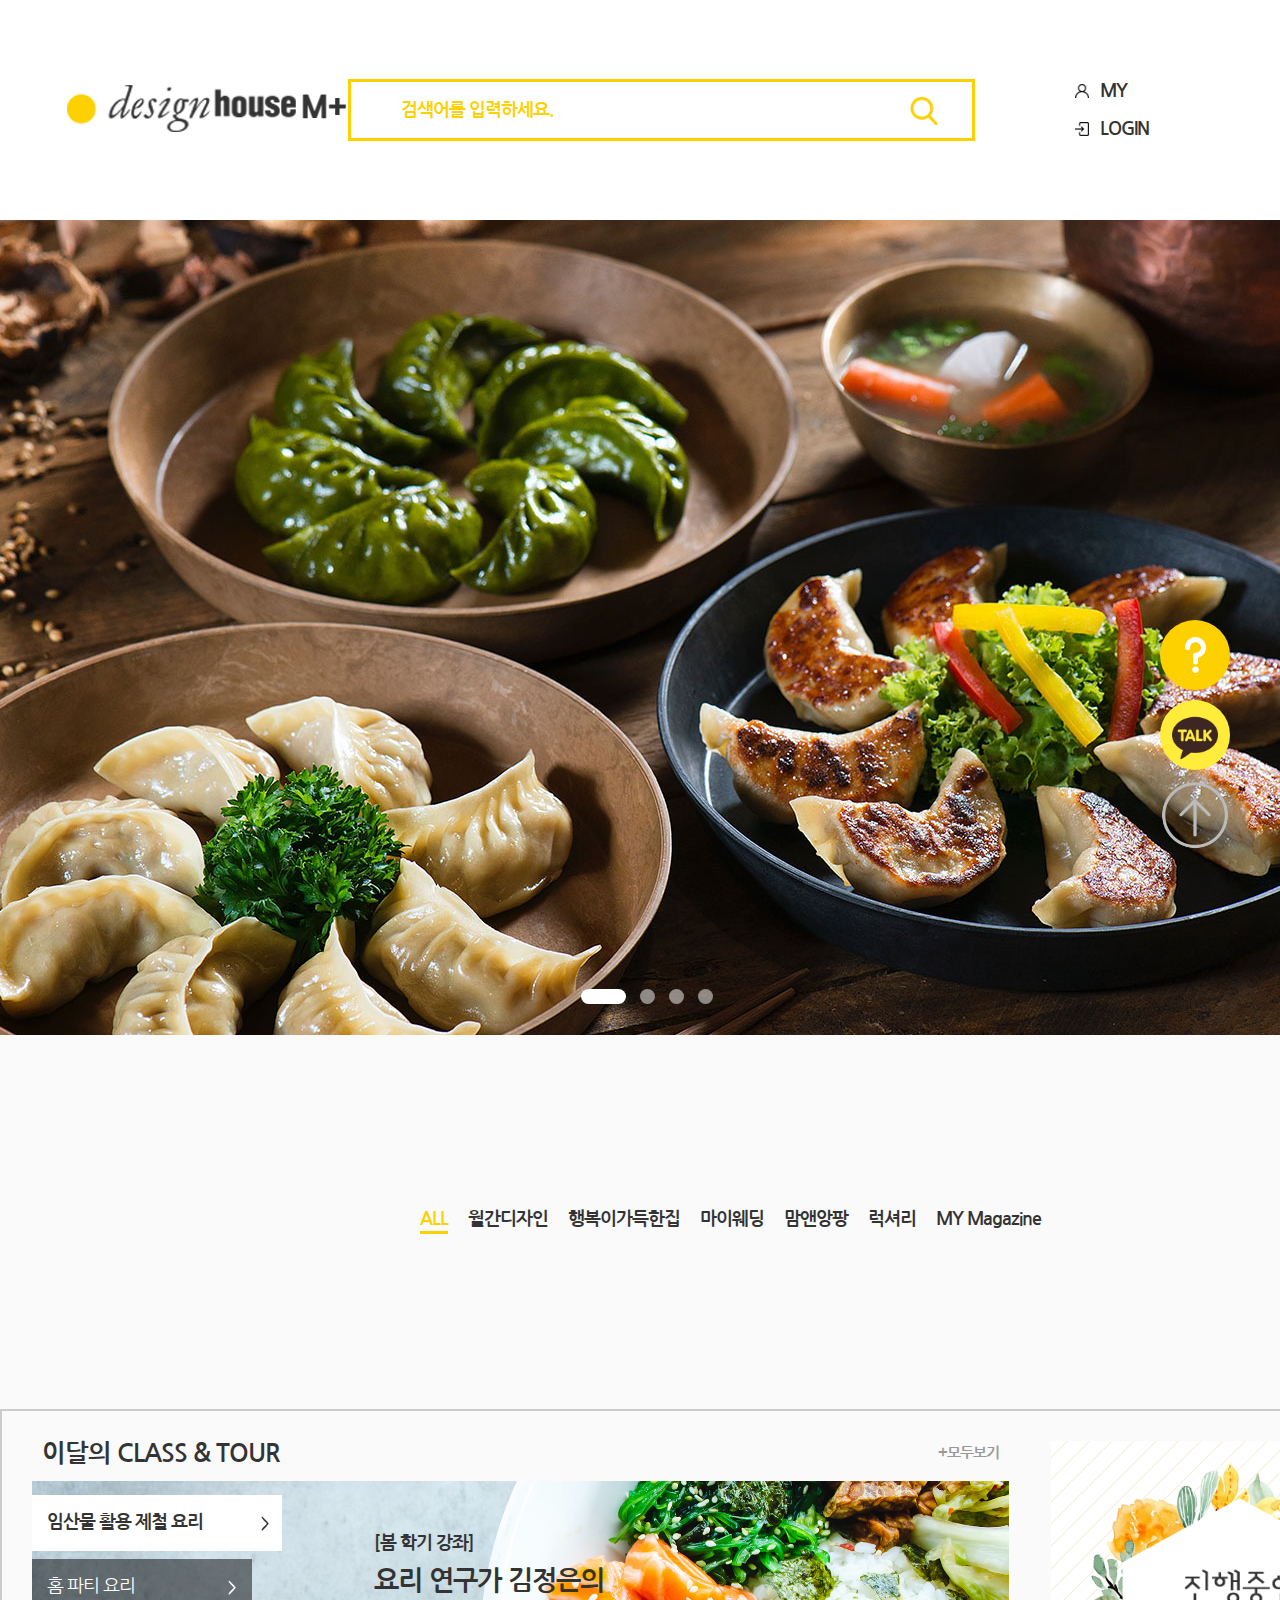
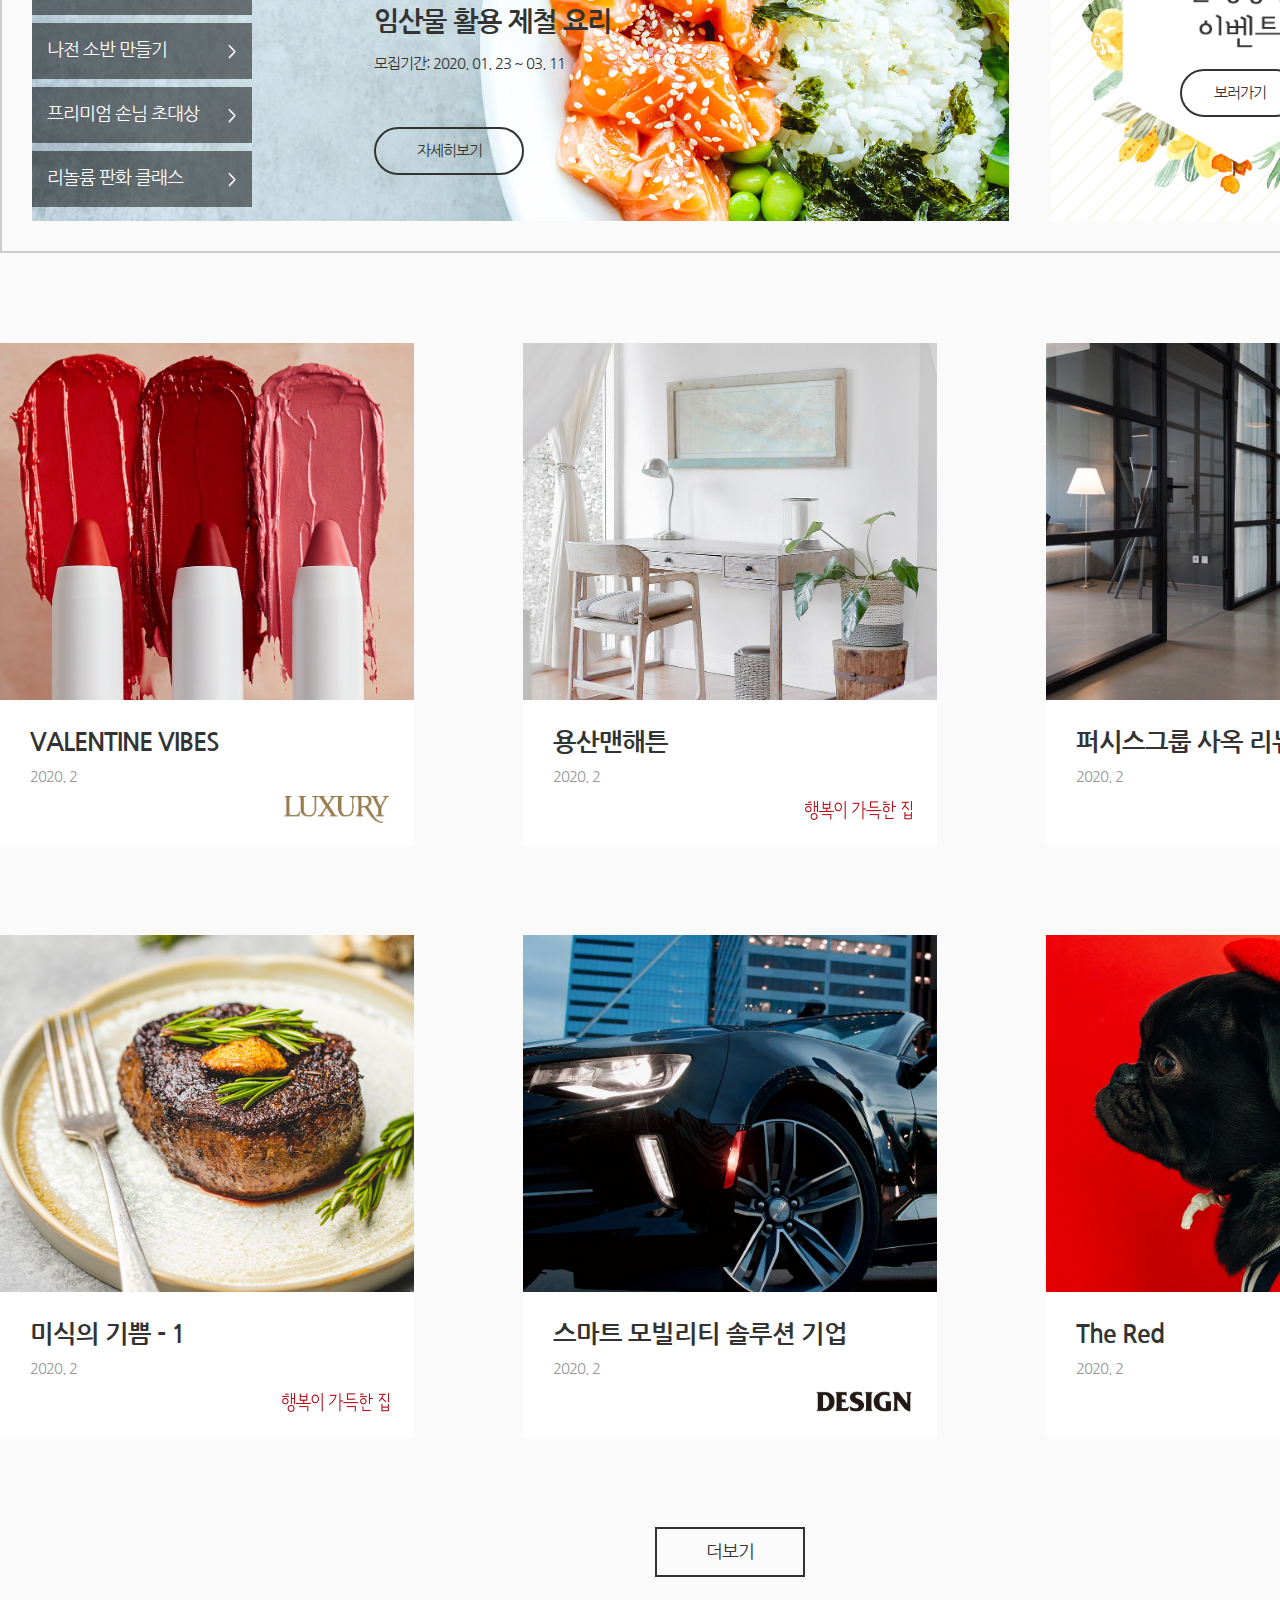
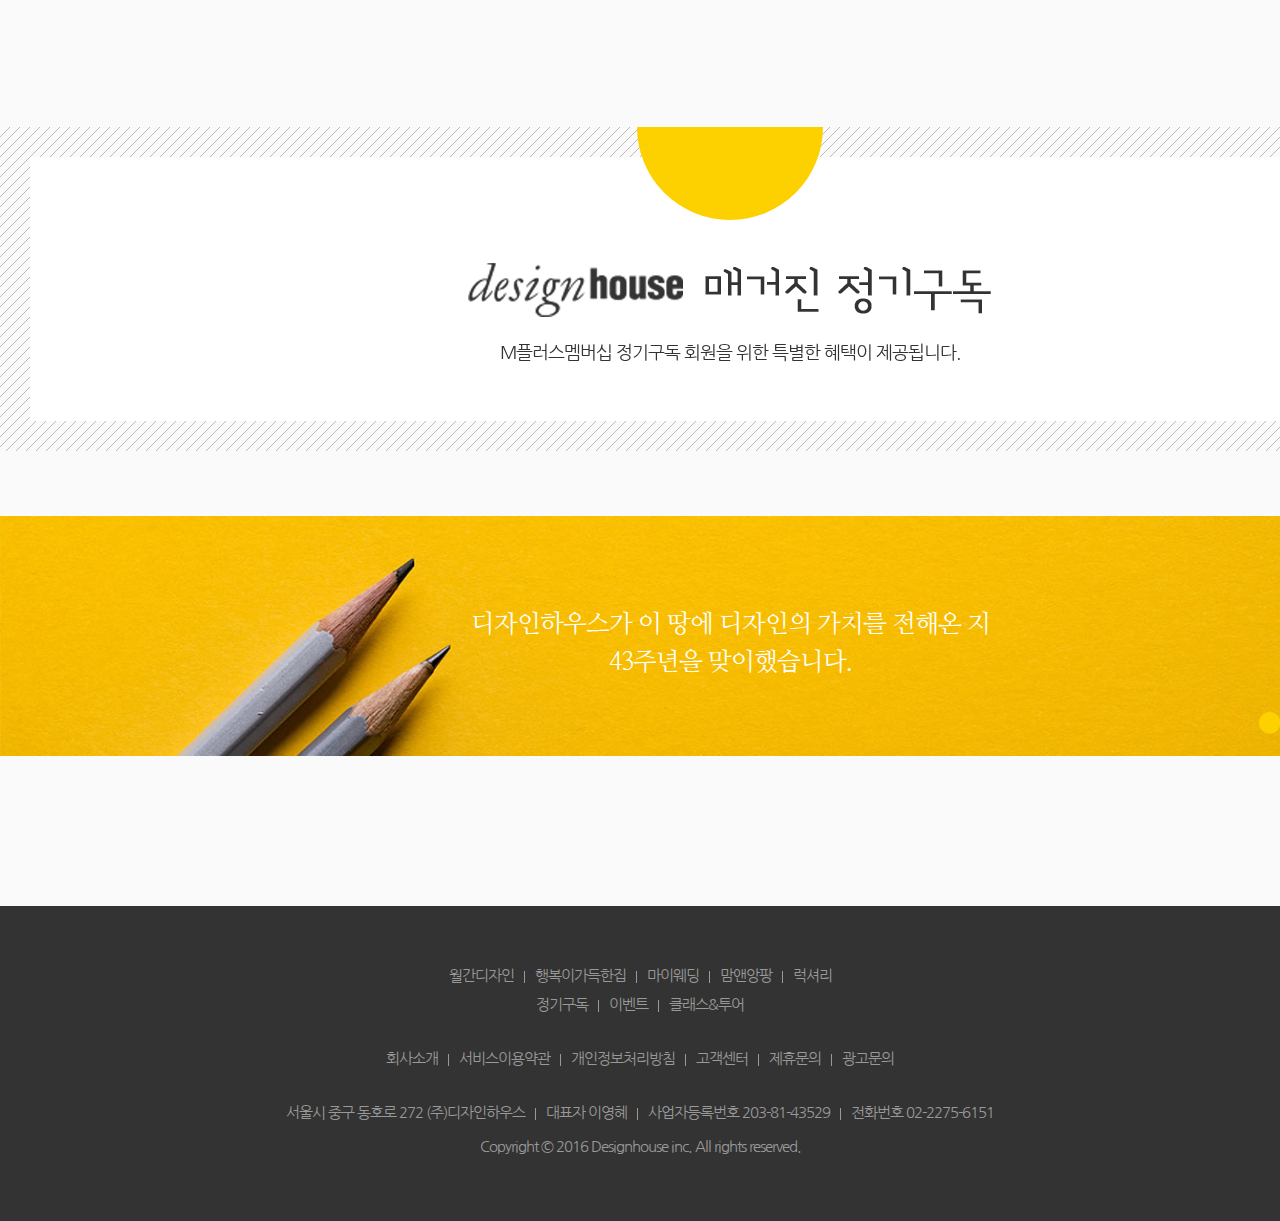
==== index.html @ 40b58cea "index end" ====
<!DOCTYPE html>
<html lang="ko">
<head>
    <meta charset="UTF-8">
    <meta http-equiv="X-UA-Compatible" content="IE=edge">
    <meta name="viewport" content="width=device-width, initial-scale=1">
    <title>디자인 하우스 M+</title>
    <link rel="stylesheet" href="css/index.css">
    <link rel="shortcur icon" href="img/favicon.ico">
    <link href="https://fonts.googleapis.com/css?family=Nanum+Gothic|Nanum+Myeongjo&display=swap" rel="stylesheet">
</head>
<body>
    <div class="wrap">
        <header>
            <h1>
                <a href="index.html">
                    <img src="img/logo_03.png" alt="">
                </a>
            </h1>
            <div class="search_box">
                <form action="#">
                    <input type="text" placeholder="검색어를 입력하세요.">
                    <input type="submit" id="search">
                    <label for="search"><img src="img/icon_search.png" alt="검색" title="검색"></label>
                </form>
            </div>
            <nav class="header_nav">
                <a href="login.html">MY</a>
                <a href="login.html">LOGIN</a>
            </nav>
        </header>
        <section class="visual_box">
            <figure>
                <a href="#"><img src="img/bg_visual.jpg" alt=""></a>
            </figure>
            <article>
                <span>2020. 01</span>
                <h2><a href="#">새해에도 든든하게</a></h2>
                <p>
                    만두에는 복福을 기원하는 마음이 담겨 있다. 그 어느 때보다 음식을 나누기 좋은 새해 첫 달, 가정간편식 시장을 선도하는 오뚜기에서 선보인 프리미엄 X.O. 만두로 정성 가득한 별미 상차림을 제안한다.
                    <img src="img/happy.png" alt="">
                </p>
            </article>
            <a href="#"></a>
            <div class="vis_button">
                <a href="#" class="on"></a>
                <a href="#"></a>
                <a href="#"></a>
                <a href="#"></a>
            </div>
        </section>
        <section class="content_box">
            <ul class="sub_menu">
                <li class="on"><a href="#">ALL</a></li>
                <li><a href="#">월간디자인</a></li>
                <li><a href="#">행복이가득한집</a></li>
                <li><a href="#">마이웨딩</a></li>
                <li><a href="#">맘앤앙팡</a></li>
                <li><a href="#">럭셔리</a></li>
                <li><a href="login.html">MY Magazine</a></li>
            </ul>
            <div class="class_event">
                <div class="class_con">
                    <div class="cl_title">
                        <span>이달의 CLASS &amp; TOUR</span>
                        <span><a href="class_tour.html">+모두보기</a></span>
                    </div>
                    <div class="cl_list">
                        <ul>
                            <li class="on"><a href="#">임산물 활용 제철 요리 </a></li>
                            <li><a href="#">홈 파티 요리</a></li>
                            <li><a href="#">나전 소반 만들기</a></li>
                            <li><a href="#">프리미엄 손님 초대상</a></li>
                            <li><a href="#">리놀륨 판화 클래스</a></li>
                        </ul>
                        <div>
                            <em>[봄 학기 강좌]</em>
                            <strong>요리 연구가 김정은의
                            임산물 활용 제철 요리</strong>
                            <small>모집기간: 2020. 01. 23 ~ 03. 11</small>
                            <a href="#">자세히보기</a>
                        </div>
                    </div>
                </div>
                <div class="event_con">
                    <span><img src="img/event_text.png" alt=""></span>
                    <a href="event.html">보러가기</a>
                </div>
            </div>
            <ul class="article_con">
                <li>
                    <a href="#"><img src="img/bg_content_1.jpg" alt="">
                    <p>밸런타인데이의 전령사가 되어줄, 사랑스러운 패키지의 뷰티 아이템.</p></a>
                    <div>
                        <a href="#">VALENTINE VIBES</a>
                        <span>2020. 2</span>
                        <img src="img/luxury.png" alt="">
                    </div>
                </li>
                <li>
                    <a href="#"><img src="img/bg_content_2.jpg" alt="">
                    <p>49㎡의 작은 오피스텔을 인테리어 디자이너가 레노베이션하고, 라이프스타일 디렉터가 꾸몄다. 1인용 취향 실험실 같은 집에서 삶과 일이 더욱 즐거워진다.</p></a>
                    <div>
                        <a href="#">용산맨해튼</a>
                        <span>2020. 2</span>
                        <img src="img/happy.png" alt="">
                    </div>
                </li>
                <li>
                    <a href="#"><img src="img/bg_content_3.jpg" alt="">
                    <p>사무 환경의 변화는 쉽게 일어나지 않는다. 요즘 뜨는 커뮤니케이션 툴을 도입한다고 해서, 최신식 공유 오피스에 입주한다고 해서 단번에 얻어지는 결과가 아니다.</p></a>
                    <div>
                        <a href="#">퍼시스그룹 사옥 리뉴얼</a>
                        <span>2020. 2</span>
                        <img src="img/design.png" alt="">
                    </div>
                </li>
                <li>
                    <a href="#"><img src="img/bg_content_4.jpg" alt="">
                    <p>경이로울 만큼 풍요로운 대자연, 이러한 신의 축복을 온몸으로 누리는 여유로운 사람들, 활기 넘치는 도시 속 생생한 미식을 맛볼 수 있는 천국이 존재한다면 바로 여기, 미국 캘리포니아다! 팜투포크 요리의 최대 중심지인 새크라멘토, 미식가의 성지로 유명한 샌프란시스코, 자유로운 창의적 도시 버클리로 즐거운 미식 여행을 떠났다.</p></a>
                    <div>
                        <a href="#">미식의 기쁨 - 1</a>
                        <span>2020. 2</span>
                        <img src="img/happy.png" alt="">
                    </div>
                </li>
                <li>
                    <a href="#"><img src="img/bg_content_5.jpg" alt="">
                    <p>워크 디자인에 대한 고민은 개인뿐 아니라 기업도 마찬가지다. 현대자동차는 최근 미래의 일에 대해 고민하며 존재 이유에 대한 본질적인 물음을 던졌고, ‘스마트 모빌리티 솔루션 기업’으로서 업의 정의를 재구축했다. 그 변화의 결과물이 지금 하나둘 드러나고 있다.</p></a>
                    <div>
                        <a href="#">스마트 모빌리티 솔루션 기업</a>
                        <span>2020. 2</span>
                        <img src="img/design.png" alt="">
                    </div>
                </li>
                <li>
                    <a href="#"><img src="img/bg_content_6.jpg" alt="">
                    <p>사랑, 열정, 정열을 상징하는 레드. 텍스처에 따라 색다른 무드를 선사하는 메이크업, 향기를 상상하게 하고 스킨케어의 효과를 확신하게 만드는 패키지, 수십 가지 립 컬러 중 1위 자리를 고수하는 베스트셀러까지 강렬한 레드의 매력이 곳곳에 숨어 있다.</p></a>
                    <div>
                        <a href="#">The Red</a>
                        <span>2020. 2</span>
                        <img src="img/luxury.png" alt="">
                    </div>
                </li>
            </ul>
            <a href="#">더보기</a>
        </section>
        <section class="banner_box">
            <a href="subscription.html" class="banner_1">
                <div>
                    <img src="img/banner_text.png" alt="">
                    <span>M플러스멤버십 정기구독 회원을 위한 특별한 혜택이 제공됩니다.</span>
                </div>
                <span class="circle"></span>
            </a>
            <div href="#" class="banner_2">
                <span>디자인하우스가 이 땅에 디자인의 가치를 전해온 지
                43주년을 맞이했습니다.</span>
                <img src="img/dhLogo.png" alt="">
            </div>
        </section>
        <aside>
            <a href="#"></a>
            <a href="https://pf.kakao.com/_aQyxdu" target="_blank"></a>
            <a href="#top"></a>
            <span id="top"></span>
        </aside>
        <footer>
            <ul>
                <li><a href="http://mdesign.designhouse.co.kr/">월간디자인</a></li>
                <li><a href="http://happy.designhouse.co.kr/">행복이가득한집</a></li>
                <li><a href="http://mywedding.designhouse.co.kr/">마이웨딩</a></li>
                <li><a href="http://enfant.designhouse.co.kr/">맘앤앙팡</a></li>
                <li><a href="http://luxury.designhouse.co.kr/">럭셔리</a></li>
            </ul>
            <ul>
                <li><a href="subscription.html">정기구독</a></li>
                <li><a href="event.html">이벤트</a></li>
                <li><a href="class_tour.html">클래스&amp;투어</a></li>
            </ul>
            <ul>
                <li><a href="http://company.designhouse.co.kr/">회사소개</a></li>
                <li><a href="http://www.designhouse.co.kr/common/agreement">서비스이용약관</a></li>
                <li><a href="#">개인정보처리방침</a></li>
                <li><a href="http://www.designhouse.co.kr/cs">고객센터</a></li>
                <li><a href="http://www.designhouse.co.kr/cs/partner">제휴문의</a></li>
                <li><a href="http://www.designhouse.co.kr/cs/adv_custom">광고문의</a></li>
            </ul>
            <ul>
                <li>서울시 중구 동호로 272 (주)디자인하우스</li>
                <li>대표자 이영혜</li>
                <li>사업자등록번호 203-81-43529</li>
                <li>전화번호 02-2275-6151</li>
            </ul>
            <span>Copyright &copy; 2016 Designhouse inc. All rights reserved.</span>
        </footer>
    </div>
</body>
</html>
---- css/index.css ----
@import url(common.css);
body {
    background: #fafafa;
}

.wrap {
    width: 100%;
    margin: 0 auto;
    display: flex;
    flex-direction: column;
    background: #fafafa;
}

header {
    width: 100%;
    height: 220px;
    padding: 80px 65px;
    display: flex;
    justify-content: space-between;
    align-items: center;
    background: #fff;
}

header h1 {
    display: inline-block;
}

header h1 a {
    width: 283px;
}

header h1 a img {
    width: 100%;
}

header .search_box {
    width: 760px;
    height: 62px;
    border: 3px solid #fdd000;
    position: relative;
    margin-right: 100px;
    padding: 2px 5px;
}

header .search_box input[type="text"] {
    border: none;
    padding: 15px 45px;
    outline-style: none;
    width: 90%;
}

header .search_box input[type="submit"] {display: none;}

header .search_box input::placeholder {
    color: #fdd000;
    font-weight: bold;
}

header .search_box label {
    width: 62px;
    height: 100%;
    position: absolute;
    top: 0;
    right: 15px;
    padding: 15px;
}

header .search_box label img {
    width: 28px;
}

header .header_nav {}

header .header_nav a {
    padding: 10px 20px 10px 25px;
    font-weight: bold;
    vertical-align: middle
}

header .header_nav a:first-of-type {
    background-image: url(../img/icon_user.png);
    background-repeat: no-repeat;
    background-size: 0.8em;
    background-position: left center;
}

header .header_nav a:last-of-type {
    background-image: url(../img/icon_login.png);
    background-repeat: no-repeat;
    background-size: 0.8em;
    background-position: left center;
}

.visual_box {
    width: 100%;
    height: 815px;
    overflow: hidden;
    display: flex;
    position: relative;
    margin: 0 auto;
}

.visual_box figure {}

.visual_box figure img {}

.visual_box article {
    padding: 115px 65px 50px;
    background: #fff;
}

.visual_box article > span {}

.visual_box article h2 {
    padding: 3em 0;
}

.visual_box article h2 a {
    font-size: 2.778em;
}

.visual_box article p {
    height: 70%;
    text-align: justify;
    line-height: 2em;
    position: relative;
}

.visual_box article p img {
    width: 145px;
    position: absolute;
    bottom: 0;
    left: 0;
}

.visual_box > a {}

.visual_box .vis_button {
    position: absolute;
    bottom: 20px;
    left: 45%;
}

.visual_box .vis_button a {
    width: 15px;
    height: 15px;
    background: rgba(255, 255, 255, .5);
    border-radius: 10px;
    margin: 5px;
    transition: width .5s, color .5s;
}

.visual_box .vis_button a.on {
    width: 45px;
    background: #fff;
}

.content_box {
    width: 1460px;
    margin: 0 auto;
}

.content_box .sub_menu {
    padding: 165px 0;
    display: flex;
    justify-content: center;
    align-items: center;
    font-weight: bold;
}

.content_box .sub_menu li {
    padding: 10px;
}

.content_box .sub_menu li a {}

.content_box .sub_menu li a:after {
    content: "";
    display: block;
    height: 3px;
    width: 0;
    background: #fdd000;
    margin: 3px auto 0;
    transition: width .5s;
}

.content_box .sub_menu li:hover a,
.content_box .sub_menu li.on a {
    color: #fdd000;
}

.content_box .sub_menu li:hover a:after,
.content_box .sub_menu li.on a:after {
    width: 100%;
}

.content_box .class_event {
    border: 2px solid #ccc;
    padding: 30px;
    display: flex;
    justify-content: space-between;
    margin-bottom: 90px;
}

.content_box .class_event .class_con {
    width: 70%;
}

.content_box .class_event .class_con .cl_title {
    display: flex;
    justify-content: space-between;
    padding: 0 10px;
}

.content_box .class_event .class_con .cl_title span:first-of-type {
    font-size: 1.389em;
    font-weight: bold;
}

.content_box .class_event .class_con .cl_title a {
    font-size: 0.833em;
    font-weight: bold;
    color: #999;
}

.content_box .class_event .class_con .cl_list {
    width: 100%;
    height: 340px;
    background: url(../img/bg_class.jpg) no-repeat center center;
    background-size: cover;
    margin-top: 15px;
    position: relative;
}

.content_box .class_event .class_con .cl_list ul {
    width: 220px;
    height: 100%;
    display: flex;
    padding: 10px 0;
    flex-direction: column;
}

.content_box .class_event .class_con .cl_list ul li {
    width: 100%;
    height: 20%;
    margin: 2% 0;
    transition: width .5s, background .5s;
    background: rgba(0, 0, 0, .5);
    transform-origin: top left;
}

.content_box .class_event .class_con .cl_list ul li a {
    width: 100%;
    height: 100%;
    line-height: 3em;
    padding-left: 15px;
    color: #fff;
    background: url(../img/arrow_w.png) no-repeat right 13px center;
}

.content_box .class_event .class_con .cl_list ul li:hover,
.content_box .class_event .class_con .cl_list ul li.on {
    background: #fff;
    width: 250px;
}

.content_box .class_event .class_con .cl_list ul li:hover a,
.content_box .class_event .class_con .cl_list ul li.on a {
    color: #333;
    font-weight: bold;
    background: url(../img/arrow_b.png) no-repeat right 10px center;
}

.content_box .class_event .class_con .cl_list div {
    position: absolute;
    top: 13%;
    left: 35%;
    display: flex;
    flex-direction: column;
}

.content_box .class_event .class_con .cl_list div em {
    font-style: normal;
    line-height: 2em;
    font-weight: bold;
}

.content_box .class_event .class_con .cl_list div strong {
    white-space: pre-line;
    font-size: 1.5em;
    line-height: 1.5em;
}

.content_box .class_event .class_con .cl_list div small {
    font-size: 0.833em;
    line-height: 3em;
}

.content_box .class_event .class_con .cl_list div a {
    font-size: 0.833em;
    display: block;
    width: 150px;
    height: 48px;
    border: 2px solid #333;
    text-align: center;
    border-radius: 24px;
    line-height: 3em;
    margin-top: 17%;
    transition: background .5s;
}

.content_box .class_event .class_con .cl_list div a:hover {
    background: #333;
    color: #fff;
}

.content_box .class_event .event_con {
    width: 27%;
    background: url(../img/bg_event.png) no-repeat center center;
    background-size: cover;
    display: flex;
    flex-direction: column;
    justify-content: center;
    align-items: center;
}

.content_box .class_event .event_con span {
    padding: 20px 0 10px !important;
}

.content_box .class_event .event_con span img {
    transform: scale(.9)
}

.content_box .class_event .event_con a {
    font-size: 0.833em;
    display: block;
    width: 120px;
    height: 48px;
    border: 2px solid #333;
    text-align: center;
    border-radius: 24px;
    line-height: 3em;
    transition: background .5s;
}

.content_box .class_event .event_con a:hover {
    background: #333;
    color: #fff;
}

{}

.content_box .article_con {
    display: flex;
    flex-wrap: wrap;
    justify-content: space-between;
    overflow: hidden;
}

.content_box .article_con li {
    font-size: 0;
    position: relative;
    overflow: hidden;
}

.content_box .article_con li > a {
    width: 414px;
    height: 357px;
    overflow: hidden;
    display: flex;
    flex-direction: column;
    justify-content: center;
}

.content_box .article_con li > a:after {
    content: "";
    width: 100%;
    height: 357px;
    background: rgba(0, 0, 0, .5);
    position: absolute;
    top: -357px;
    left: 0;
    transition: top .5s;
}

.content_box .article_con li p {
    width: 414px;
    height: 357px;
    text-overflow: ellipsis;
    padding: 30px;
    text-align: justify;
    line-height: 2em;
    position: absolute;
    top: 0;
    left: 0;
    z-index: 10;
    color: #fff;
    opacity: 0;
}

.content_box .article_con li:hover > a:after {
    top: 0;
}

.content_box .article_con li:hover p {
    opacity: 1;
    transition: opacity .5s;
}

.content_box .article_con li a img {
    width: 100%;
}

.content_box .article_con li div {
    width: 100%;
    height: 145px;
    background: #fff;
    margin-bottom: 90px;
    position: relative;
    padding: 30px;
    display: flex;
    flex-direction: column;
}

.content_box .article_con li div a {
    font-size: 1.389em;
    font-weight: bold;
    white-space: nowrap;
    text-overflow: ellipsis;
    overflow: hidden;
}

.content_box .article_con li div span {
    line-height: 3em;
    font-size: 0.833em;
    color: #999;
}

.content_box .article_con li div img {
    height: 27px;
    position: absolute;
    bottom: 15%;
    right: 6%;
    ;
}

.content_box > a {
    display: block;
    width: 150px;
    height: 50px;
    border: 2px solid #333;
    text-align: center;
    padding: 10px;
    line-height: 1.5em;
    margin: 0 auto;
    transition: background .5s;
}

.content_box > a:hover {
    background: #333;
    color: #fff;
}

.banner_box {
    width: 1460px;
    margin: 150px auto;
    display: flex;
    flex-direction: column;
    justify-content: center;
    align-items: center;
}

.banner_box .banner_1 {
    width: 100%;
    height: 324px;
    background: url(../img/pattern.png);
    padding: 30px;
    overflow: hidden;
    position: relative;
    margin-bottom: 65px;
}

.banner_box .banner_1 div {
    width: 1400px;
    height: 264px;
    background: #fff;
    position: relative;
}

.banner_box .banner_1 div img {
    position: absolute;
    top: 40%;
    left: 438px;
    z-index: 10;
}

.banner_box .banner_1 div span {
    position: absolute;
    top: 70%;
    left: 0;
    z-index: 10;
    width: 100%;
    display: block;
    text-align: center;
}

.banner_box .banner_1 .circle {
    width: 186px;
    height: 186px;
    background: #fdd000;
    border-radius: 93px;
    position: absolute;
    top: -93px;
    left: 637px;
    transition: transform 1s;
}

.banner_box .banner_1:hover .circle {
    transform: scale(10)
}

.banner_box .banner_2 {
    width: 1460px;
    height: 240px;
    background: url(../img/bg_banner.jpg) no-repeat;
    background-size: cover;
    position: relative;
    padding: 90px;
    overflow: hidden;
}

.banner_box .banner_2 span {
    font-family: "Nanum Myeongjo", serif;
    color: #fff;
    white-space: pre-line;
    font-size: 1.4em;
    text-align: center;
    display: block;
    margin: 0 auto;
    line-height: 1.5em;
}

.banner_box .banner_2 img {
    position: absolute;
    bottom: 3%;
    right: 2%;
}

aside {
    display: flex;
    flex-direction: column;
}

aside a {
    width: 70px;
    height: 70px;
    border-radius: 35px;
    overflow: hidden;
    position: fixed;
    right: 50px;
    bottom: 0;
}

aside a:nth-of-type(1) {
    background: #fdd000 url(../img/icon_question.png) no-repeat center center;
    background-size: 30%;
    bottom: 210px;
}

aside a:nth-of-type(2) {
    background: #ffec3b url(../img/icon_kakaotalk.png) no-repeat top 15px center;
    background-size: 65%;
    bottom: 130px;
}

aside a:nth-of-type(3) {
    background: url(../img/icon_top.png) no-repeat center center;
    background-size: cover;
    bottom: 50px;
}

aside span {position: absolute; top: 0; left: 0;}

footer {
    background: #333;
    padding: 55px;
    display: flex;
    justify-content: center;
    flex-direction: column
}

footer ul {
    display: flex;
    justify-content: center;
    padding: 5px;
}

footer ul:nth-of-type(3) {
    padding: 30px;
}

footer ul li {
    color: #999;
    font-size: 0.833em;
}

footer ul li a {
    color: #999;
    font-size: 1em;
}

footer ul li:after {
    content: "";
    display: inline-block;
    width: 1px;
    height: 0.8em;
    background: #999;
    margin: 0 10px;
    vertical-align: middle
}

footer ul li:last-of-type:after {
    content: "";
    display: none;
}

footer span {
    display: block;
    text-align: center;
    color: #999;
    font-size: 0.833em;
    padding: 10px;
}
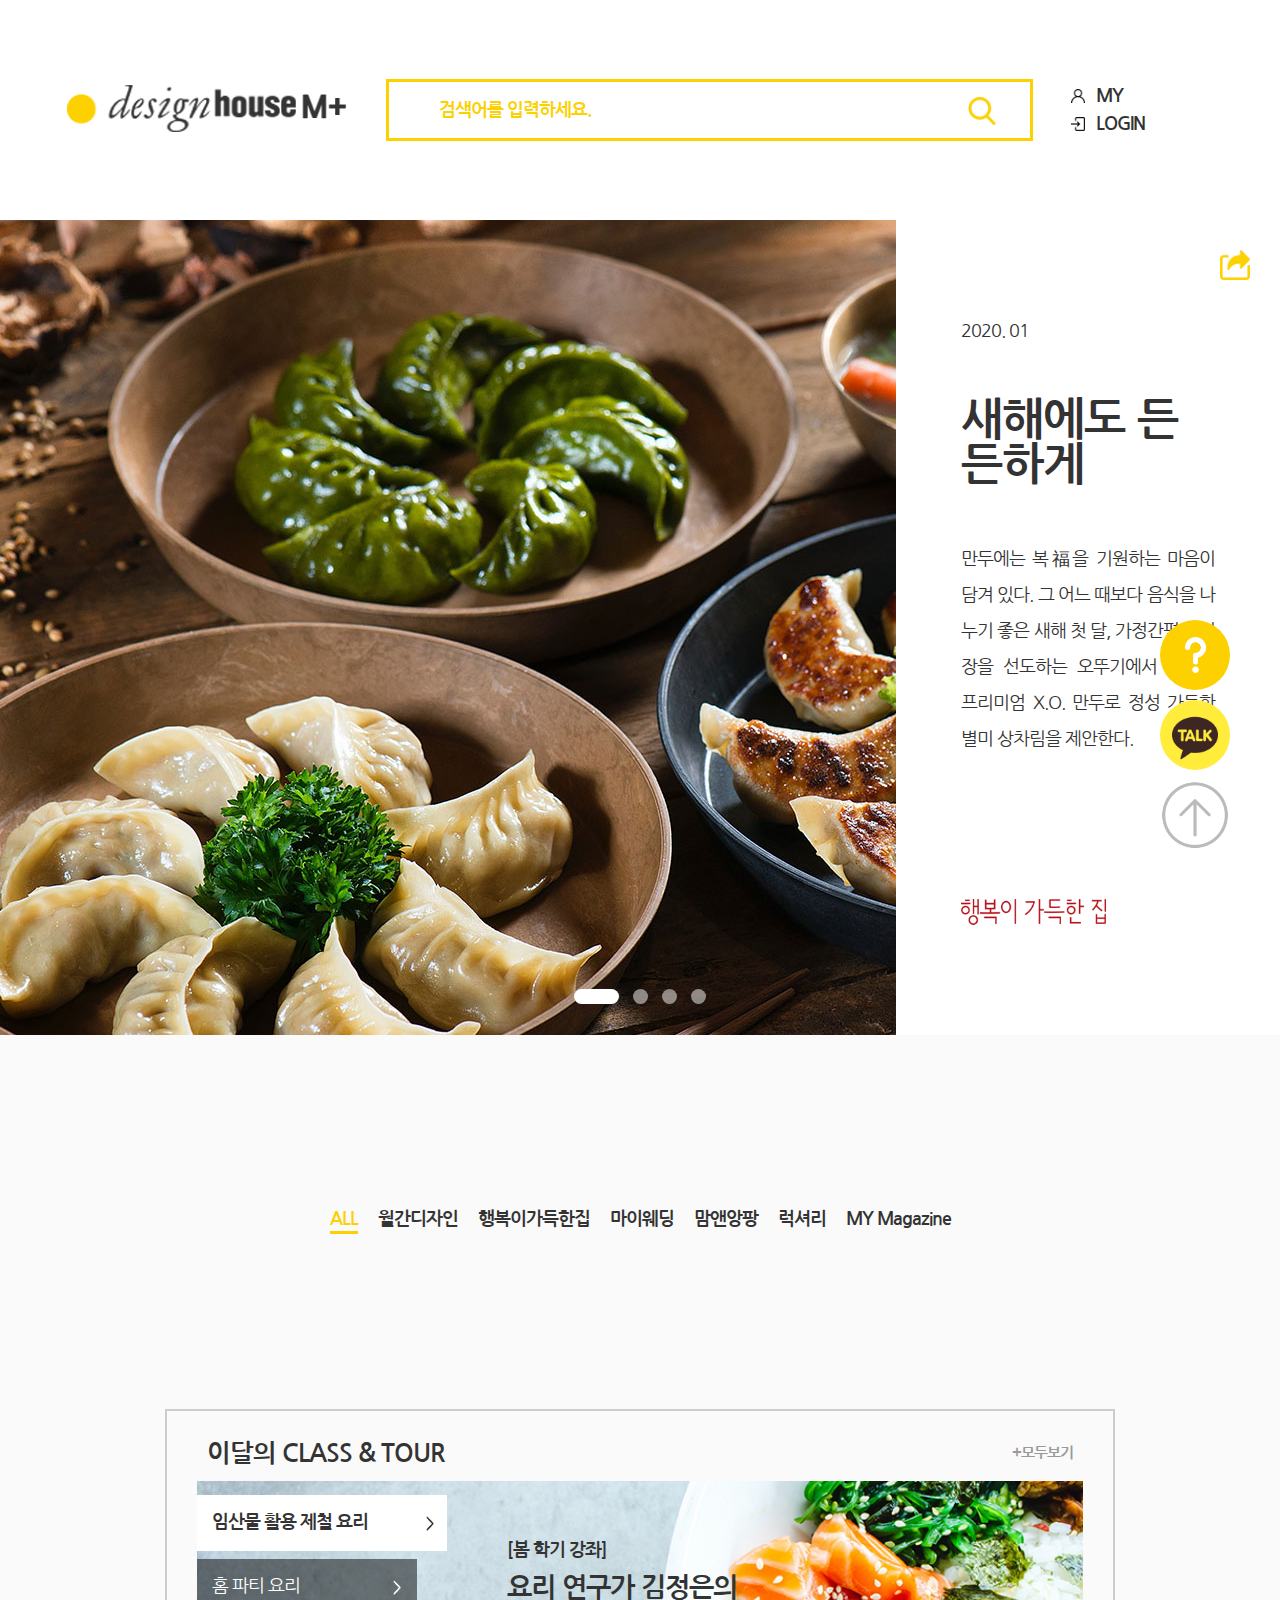
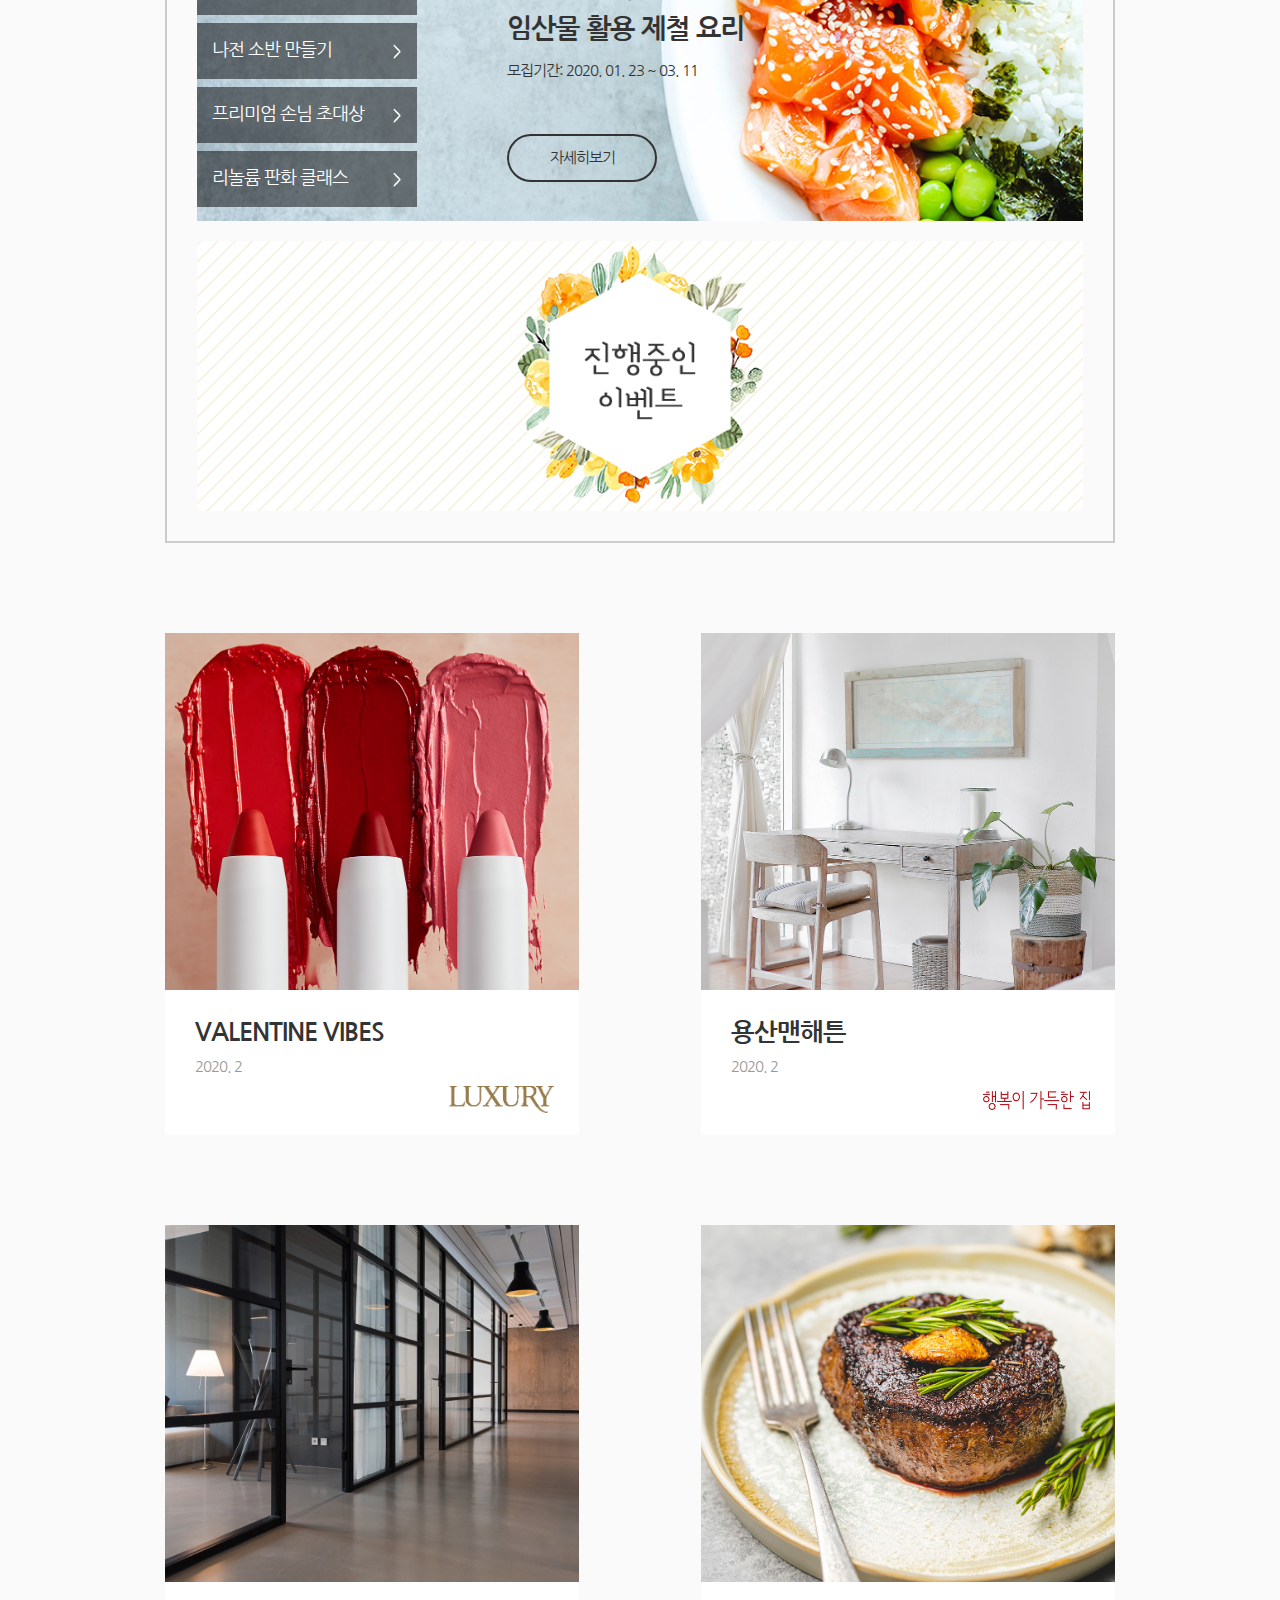
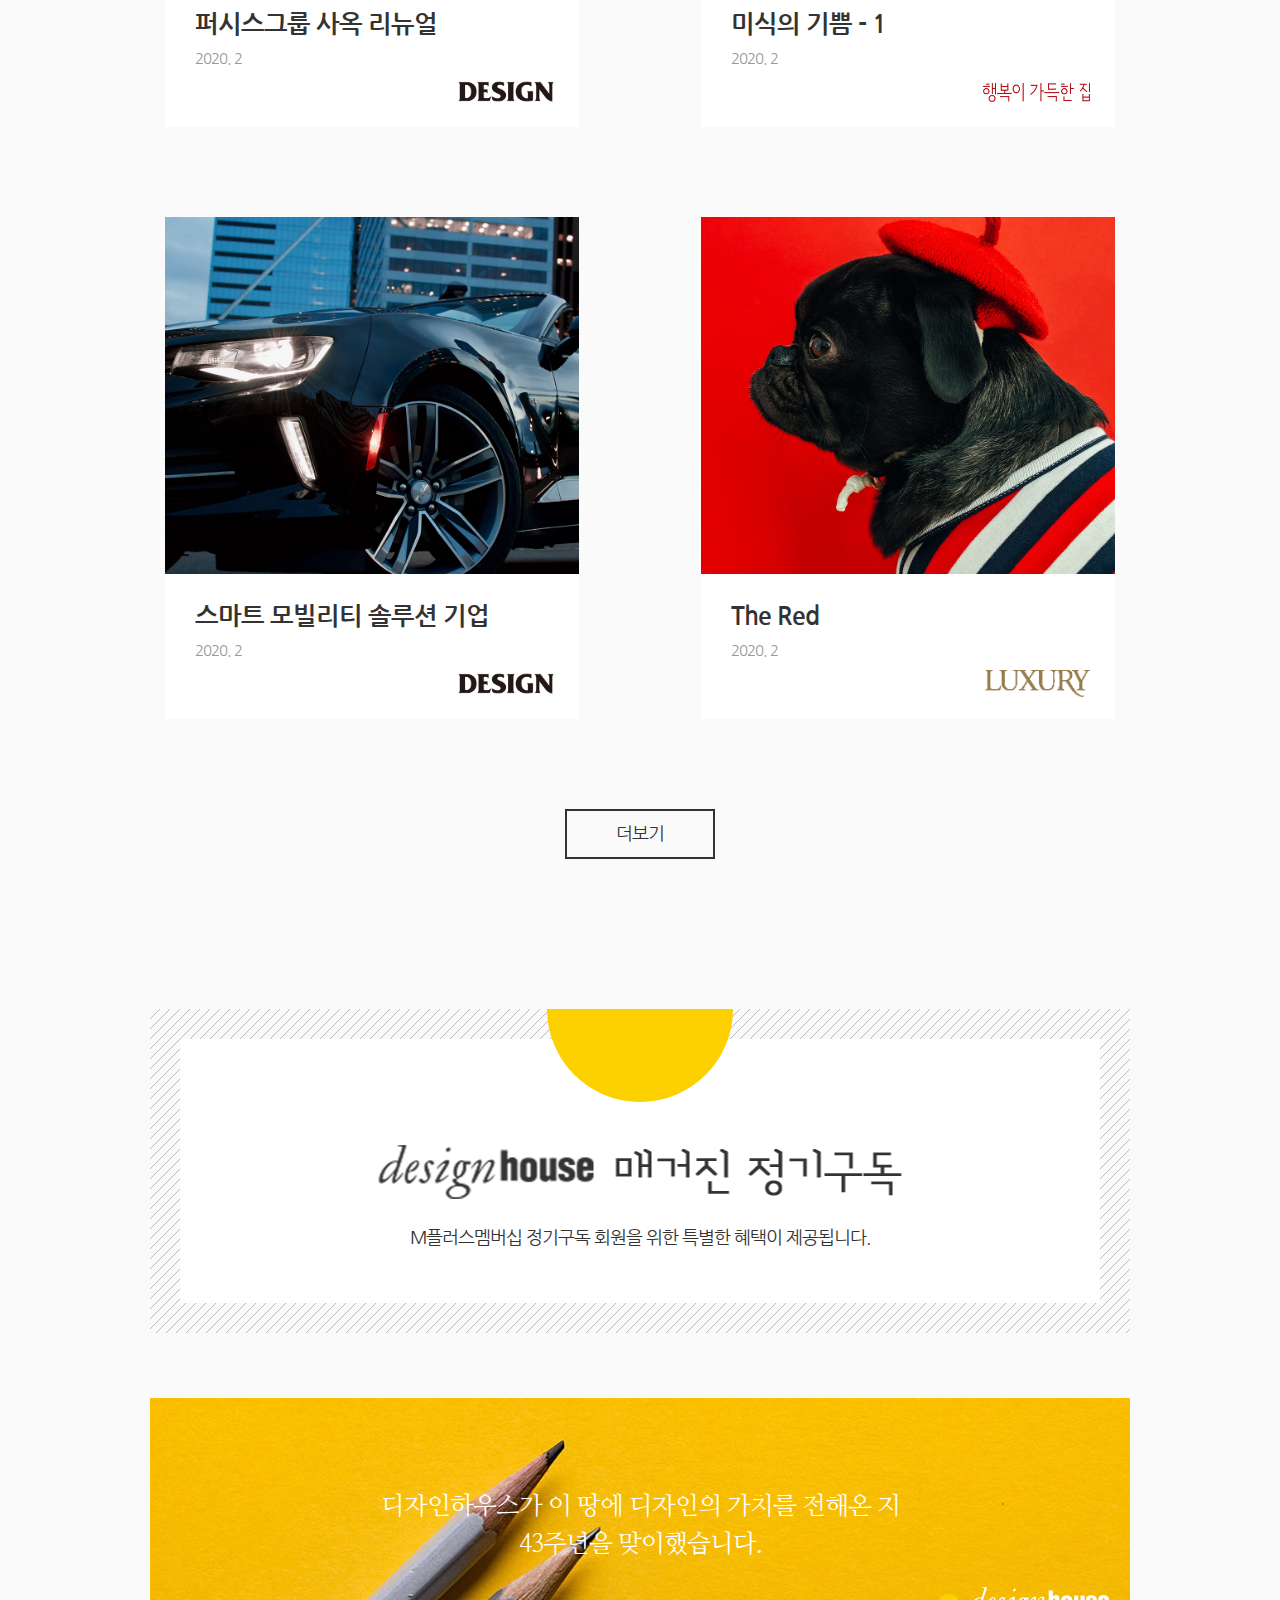
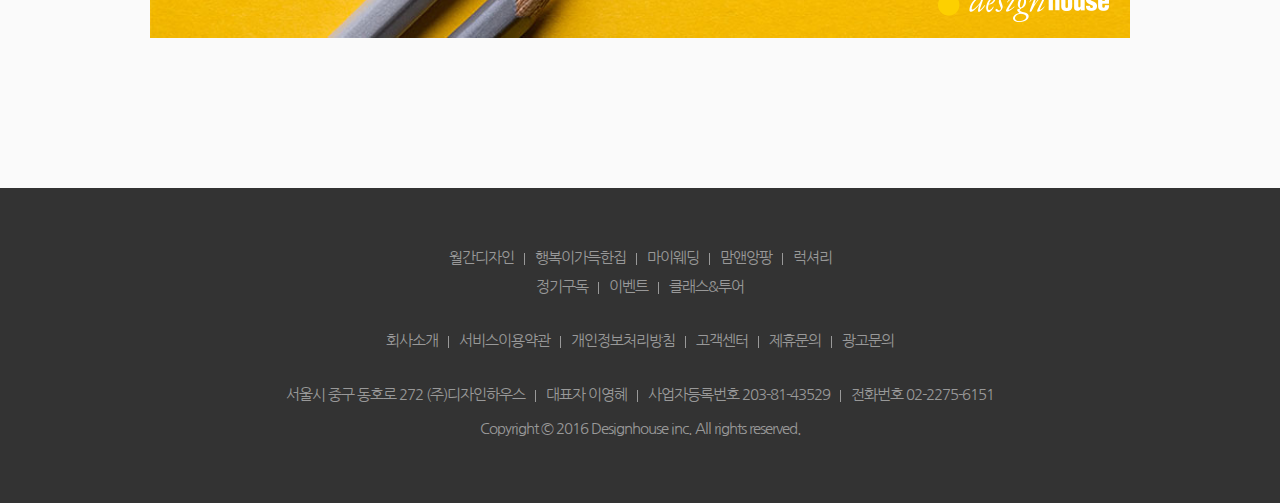
==== commit ff58475c: "die" ====
--- a/index.html
+++ b/index.html
@@ -19,7 +19,11 @@
             </h1>
             <div class="search_box">
                 <form action="#">
-                    <input type="text" placeholder="검색어를 입력하세요.">
+                    <input type="text" list="data" placeholder="검색어를 입력하세요.">
+                    <datalist id="data">
+                        <option>디자인하우스</option>
+                        <option>디자인하우스</option>
+                    </datalist>
                     <input type="submit" id="search">
                     <label for="search"><img src="img/icon_search.png" alt="검색" title="검색"></label>
                 </form>
@@ -28,6 +32,7 @@
                 <a href="login.html">MY</a>
                 <a href="login.html">LOGIN</a>
             </nav>
+            <span></span>
         </header>
         <section class="visual_box">
             <figure>
@@ -41,22 +46,44 @@
                     <img src="img/happy.png" alt="">
                 </p>
             </article>
-            <a href="#"></a>
+            <span><img src="img/icon_share.png" alt=""></span>
+            <div class="share_box">
+                <span><img src="img/icon_close.png" alt=""></span>
+                <span><img src="img/icon_facebook_w.png" alt=""></span>
+                <span><img src="img/icon_twitter_w.png" alt=""></span>
+                <span><img src="img/icon_kakaostory_w.png" alt=""></span>
+            </div>
             <div class="vis_button">
-                <a href="#" class="on"></a>
-                <a href="#"></a>
-                <a href="#"></a>
-                <a href="#"></a>
+                <span class="on"></span>
+                <span></span>
+                <span></span>
+                <span></span>
             </div>
         </section>
+        <ul class="moblie_banner">
+                <li>
+                    <a href="class_tour.html">클래스 &amp; 투어</a>
+                    <span class="border_top"></span>
+                    <span class="border_right"></span>
+                    <span class="border_bottom"></span>
+                    <span class="border_left"></span>
+                </li>
+                <li>
+                    <a href="event.html">이벤트</a>
+                    <span class="border_top"></span>
+                    <span class="border_right"></span>
+                    <span class="border_bottom"></span>
+                    <span class="border_left"></span>
+                </li>
+        </ul>
         <section class="content_box">
             <ul class="sub_menu">
-                <li class="on"><a href="#">ALL</a></li>
-                <li><a href="#">월간디자인</a></li>
-                <li><a href="#">행복이가득한집</a></li>
-                <li><a href="#">마이웨딩</a></li>
-                <li><a href="#">맘앤앙팡</a></li>
-                <li><a href="#">럭셔리</a></li>
+                <li class="on">ALL</li>
+                <li>월간디자인</li>
+                <li>행복이가득한집</li>
+                <li>마이웨딩</li>
+                <li>맘앤앙팡</li>
+                <li>럭셔리</li>
                 <li><a href="login.html">MY Magazine</a></li>
             </ul>
             <div class="class_event">
@@ -74,11 +101,14 @@
                             <li><a href="#">리놀륨 판화 클래스</a></li>
                         </ul>
                         <div>
-                            <em>[봄 학기 강좌]</em>
-                            <strong>요리 연구가 김정은의
-                            임산물 활용 제철 요리</strong>
-                            <small>모집기간: 2020. 01. 23 ~ 03. 11</small>
-                            <a href="#">자세히보기</a>
+                            <figure><img src="img/bg_class.jpg" alt=""></figure>
+                            <figcaption>
+                                <em>[봄 학기 강좌]</em>
+                                <strong>요리 연구가 김정은의
+                                임산물 활용 제철 요리</strong>
+                                <small>모집기간: 2020. 01. 23 ~ 03. 11</small>
+                                <a href="class_tour.html">자세히보기</a>
+                            </figcaption>
                         </div>
                     </div>
                 </div>
@@ -89,37 +119,37 @@
             </div>
             <ul class="article_con">
                 <li>
-                    <a href="#"><img src="img/bg_content_1.jpg" alt="">
+                    <a href="detail1.html"><img src="img/bg_content_1.jpg" alt="">
                     <p>밸런타인데이의 전령사가 되어줄, 사랑스러운 패키지의 뷰티 아이템.</p></a>
                     <div>
-                        <a href="#">VALENTINE VIBES</a>
+                        <a href="detail1.html">VALENTINE VIBES</a>
                         <span>2020. 2</span>
                         <img src="img/luxury.png" alt="">
                     </div>
                 </li>
                 <li>
-                    <a href="#"><img src="img/bg_content_2.jpg" alt="">
+                    <a href="detail2.html"><img src="img/bg_content_2.jpg" alt="">
                     <p>49㎡의 작은 오피스텔을 인테리어 디자이너가 레노베이션하고, 라이프스타일 디렉터가 꾸몄다. 1인용 취향 실험실 같은 집에서 삶과 일이 더욱 즐거워진다.</p></a>
                     <div>
-                        <a href="#">용산맨해튼</a>
+                        <a href="detail2.html">용산맨해튼</a>
                         <span>2020. 2</span>
                         <img src="img/happy.png" alt="">
                     </div>
                 </li>
                 <li>
-                    <a href="#"><img src="img/bg_content_3.jpg" alt="">
+                    <a href="detail3.html"><img src="img/bg_content_3.jpg" alt="">
                     <p>사무 환경의 변화는 쉽게 일어나지 않는다. 요즘 뜨는 커뮤니케이션 툴을 도입한다고 해서, 최신식 공유 오피스에 입주한다고 해서 단번에 얻어지는 결과가 아니다.</p></a>
                     <div>
-                        <a href="#">퍼시스그룹 사옥 리뉴얼</a>
+                        <a href="detail3.html">퍼시스그룹 사옥 리뉴얼</a>
                         <span>2020. 2</span>
                         <img src="img/design.png" alt="">
                     </div>
                 </li>
                 <li>
-                    <a href="#"><img src="img/bg_content_4.jpg" alt="">
+                    <a href="detail4.html"><img src="img/bg_content_4.jpg" alt="">
                     <p>경이로울 만큼 풍요로운 대자연, 이러한 신의 축복을 온몸으로 누리는 여유로운 사람들, 활기 넘치는 도시 속 생생한 미식을 맛볼 수 있는 천국이 존재한다면 바로 여기, 미국 캘리포니아다! 팜투포크 요리의 최대 중심지인 새크라멘토, 미식가의 성지로 유명한 샌프란시스코, 자유로운 창의적 도시 버클리로 즐거운 미식 여행을 떠났다.</p></a>
                     <div>
-                        <a href="#">미식의 기쁨 - 1</a>
+                        <a href="detail4.html">미식의 기쁨 - 1</a>
                         <span>2020. 2</span>
                         <img src="img/happy.png" alt="">
                     </div>
@@ -148,8 +178,9 @@
         <section class="banner_box">
             <a href="subscription.html" class="banner_1">
                 <div>
-                    <img src="img/banner_text.png" alt="">
-                    <span>M플러스멤버십 정기구독 회원을 위한 특별한 혜택이 제공됩니다.</span>
+                    <figure></figure>
+                    <figcaption>M플러스멤버십 정기구독 회원을 위한
+                    특별한 혜택이 제공됩니다.</figcaption>
                 </div>
                 <span class="circle"></span>
             </a>
--- a/css/index.css
+++ b/css/index.css
@@ -1,634 +1,990 @@
-@import url(common.css);
-body {
-    background: #fafafa;
-}
-
-.wrap {
-    width: 100%;
-    margin: 0 auto;
-    display: flex;
-    flex-direction: column;
-    background: #fafafa;
-}
-
-header {
-    width: 100%;
-    height: 220px;
-    padding: 80px 65px;
-    display: flex;
-    justify-content: space-between;
-    align-items: center;
-    background: #fff;
-}
-
-header h1 {
-    display: inline-block;
-}
-
-header h1 a {
-    width: 283px;
-}
-
-header h1 a img {
-    width: 100%;
-}
-
-header .search_box {
-    width: 760px;
-    height: 62px;
-    border: 3px solid #fdd000;
-    position: relative;
-    margin-right: 100px;
-    padding: 2px 5px;
-}
-
-header .search_box input[type="text"] {
-    border: none;
-    padding: 15px 45px;
-    outline-style: none;
-    width: 90%;
-}
-
-header .search_box input[type="submit"] {display: none;}
-
-header .search_box input::placeholder {
-    color: #fdd000;
-    font-weight: bold;
-}
-
-header .search_box label {
-    width: 62px;
-    height: 100%;
-    position: absolute;
-    top: 0;
-    right: 15px;
-    padding: 15px;
-}
-
-header .search_box label img {
-    width: 28px;
-}
-
-header .header_nav {}
-
-header .header_nav a {
-    padding: 10px 20px 10px 25px;
-    font-weight: bold;
-    vertical-align: middle
-}
-
-header .header_nav a:first-of-type {
-    background-image: url(../img/icon_user.png);
-    background-repeat: no-repeat;
-    background-size: 0.8em;
-    background-position: left center;
-}
-
-header .header_nav a:last-of-type {
-    background-image: url(../img/icon_login.png);
-    background-repeat: no-repeat;
-    background-size: 0.8em;
-    background-position: left center;
-}
-
-.visual_box {
-    width: 100%;
-    height: 815px;
-    overflow: hidden;
-    display: flex;
-    position: relative;
-    margin: 0 auto;
-}
-
-.visual_box figure {}
-
-.visual_box figure img {}
-
-.visual_box article {
-    padding: 115px 65px 50px;
-    background: #fff;
-}
-
-.visual_box article > span {}
-
-.visual_box article h2 {
-    padding: 3em 0;
-}
-
-.visual_box article h2 a {
-    font-size: 2.778em;
-}
-
-.visual_box article p {
-    height: 70%;
-    text-align: justify;
-    line-height: 2em;
-    position: relative;
-}
-
-.visual_box article p img {
-    width: 145px;
-    position: absolute;
-    bottom: 0;
-    left: 0;
-}
-
-.visual_box > a {}
-
-.visual_box .vis_button {
-    position: absolute;
-    bottom: 20px;
-    left: 45%;
-}
-
-.visual_box .vis_button a {
-    width: 15px;
-    height: 15px;
-    background: rgba(255, 255, 255, .5);
-    border-radius: 10px;
-    margin: 5px;
-    transition: width .5s, color .5s;
-}
-
-.visual_box .vis_button a.on {
-    width: 45px;
-    background: #fff;
-}
-
-.content_box {
-    width: 1460px;
-    margin: 0 auto;
-}
-
-.content_box .sub_menu {
-    padding: 165px 0;
-    display: flex;
-    justify-content: center;
-    align-items: center;
-    font-weight: bold;
-}
-
-.content_box .sub_menu li {
-    padding: 10px;
-}
-
-.content_box .sub_menu li a {}
-
-.content_box .sub_menu li a:after {
-    content: "";
-    display: block;
-    height: 3px;
-    width: 0;
-    background: #fdd000;
-    margin: 3px auto 0;
-    transition: width .5s;
-}
-
-.content_box .sub_menu li:hover a,
-.content_box .sub_menu li.on a {
-    color: #fdd000;
-}
-
-.content_box .sub_menu li:hover a:after,
-.content_box .sub_menu li.on a:after {
-    width: 100%;
-}
-
-.content_box .class_event {
-    border: 2px solid #ccc;
-    padding: 30px;
-    display: flex;
-    justify-content: space-between;
-    margin-bottom: 90px;
-}
-
-.content_box .class_event .class_con {
-    width: 70%;
-}
-
-.content_box .class_event .class_con .cl_title {
-    display: flex;
-    justify-content: space-between;
-    padding: 0 10px;
-}
-
-.content_box .class_event .class_con .cl_title span:first-of-type {
-    font-size: 1.389em;
-    font-weight: bold;
-}
-
-.content_box .class_event .class_con .cl_title a {
-    font-size: 0.833em;
-    font-weight: bold;
-    color: #999;
-}
-
-.content_box .class_event .class_con .cl_list {
-    width: 100%;
-    height: 340px;
-    background: url(../img/bg_class.jpg) no-repeat center center;
-    background-size: cover;
-    margin-top: 15px;
-    position: relative;
-}
-
-.content_box .class_event .class_con .cl_list ul {
-    width: 220px;
-    height: 100%;
-    display: flex;
-    padding: 10px 0;
-    flex-direction: column;
-}
-
-.content_box .class_event .class_con .cl_list ul li {
-    width: 100%;
-    height: 20%;
-    margin: 2% 0;
-    transition: width .5s, background .5s;
-    background: rgba(0, 0, 0, .5);
-    transform-origin: top left;
-}
-
-.content_box .class_event .class_con .cl_list ul li a {
-    width: 100%;
-    height: 100%;
-    line-height: 3em;
-    padding-left: 15px;
-    color: #fff;
-    background: url(../img/arrow_w.png) no-repeat right 13px center;
-}
-
-.content_box .class_event .class_con .cl_list ul li:hover,
-.content_box .class_event .class_con .cl_list ul li.on {
-    background: #fff;
-    width: 250px;
-}
-
-.content_box .class_event .class_con .cl_list ul li:hover a,
-.content_box .class_event .class_con .cl_list ul li.on a {
-    color: #333;
-    font-weight: bold;
-    background: url(../img/arrow_b.png) no-repeat right 10px center;
-}
-
-.content_box .class_event .class_con .cl_list div {
-    position: absolute;
-    top: 13%;
-    left: 35%;
-    display: flex;
-    flex-direction: column;
-}
-
-.content_box .class_event .class_con .cl_list div em {
-    font-style: normal;
-    line-height: 2em;
-    font-weight: bold;
-}
-
-.content_box .class_event .class_con .cl_list div strong {
-    white-space: pre-line;
-    font-size: 1.5em;
-    line-height: 1.5em;
-}
-
-.content_box .class_event .class_con .cl_list div small {
-    font-size: 0.833em;
-    line-height: 3em;
-}
-
-.content_box .class_event .class_con .cl_list div a {
-    font-size: 0.833em;
-    display: block;
-    width: 150px;
-    height: 48px;
-    border: 2px solid #333;
-    text-align: center;
-    border-radius: 24px;
-    line-height: 3em;
-    margin-top: 17%;
-    transition: background .5s;
-}
-
-.content_box .class_event .class_con .cl_list div a:hover {
-    background: #333;
-    color: #fff;
-}
-
-.content_box .class_event .event_con {
-    width: 27%;
-    background: url(../img/bg_event.png) no-repeat center center;
-    background-size: cover;
-    display: flex;
-    flex-direction: column;
-    justify-content: center;
-    align-items: center;
-}
-
-.content_box .class_event .event_con span {
-    padding: 20px 0 10px !important;
-}
-
-.content_box .class_event .event_con span img {
-    transform: scale(.9)
-}
-
-.content_box .class_event .event_con a {
-    font-size: 0.833em;
-    display: block;
-    width: 120px;
-    height: 48px;
-    border: 2px solid #333;
-    text-align: center;
-    border-radius: 24px;
-    line-height: 3em;
-    transition: background .5s;
-}
-
-.content_box .class_event .event_con a:hover {
-    background: #333;
-    color: #fff;
-}
-
-{}
-
-.content_box .article_con {
-    display: flex;
-    flex-wrap: wrap;
-    justify-content: space-between;
-    overflow: hidden;
-}
-
-.content_box .article_con li {
-    font-size: 0;
-    position: relative;
-    overflow: hidden;
-}
-
-.content_box .article_con li > a {
-    width: 414px;
-    height: 357px;
-    overflow: hidden;
-    display: flex;
-    flex-direction: column;
-    justify-content: center;
-}
-
-.content_box .article_con li > a:after {
-    content: "";
-    width: 100%;
-    height: 357px;
-    background: rgba(0, 0, 0, .5);
-    position: absolute;
-    top: -357px;
-    left: 0;
-    transition: top .5s;
-}
-
-.content_box .article_con li p {
-    width: 414px;
-    height: 357px;
-    text-overflow: ellipsis;
-    padding: 30px;
-    text-align: justify;
-    line-height: 2em;
-    position: absolute;
-    top: 0;
-    left: 0;
-    z-index: 10;
-    color: #fff;
-    opacity: 0;
-}
-
-.content_box .article_con li:hover > a:after {
-    top: 0;
-}
-
-.content_box .article_con li:hover p {
-    opacity: 1;
-    transition: opacity .5s;
-}
-
-.content_box .article_con li a img {
-    width: 100%;
-}
-
-.content_box .article_con li div {
-    width: 100%;
-    height: 145px;
-    background: #fff;
-    margin-bottom: 90px;
-    position: relative;
-    padding: 30px;
-    display: flex;
-    flex-direction: column;
-}
-
-.content_box .article_con li div a {
-    font-size: 1.389em;
-    font-weight: bold;
-    white-space: nowrap;
-    text-overflow: ellipsis;
-    overflow: hidden;
-}
-
-.content_box .article_con li div span {
-    line-height: 3em;
-    font-size: 0.833em;
-    color: #999;
-}
-
-.content_box .article_con li div img {
-    height: 27px;
-    position: absolute;
-    bottom: 15%;
-    right: 6%;
-    ;
-}
-
-.content_box > a {
-    display: block;
-    width: 150px;
-    height: 50px;
-    border: 2px solid #333;
-    text-align: center;
-    padding: 10px;
-    line-height: 1.5em;
-    margin: 0 auto;
-    transition: background .5s;
-}
-
-.content_box > a:hover {
-    background: #333;
-    color: #fff;
-}
-
-.banner_box {
-    width: 1460px;
-    margin: 150px auto;
-    display: flex;
-    flex-direction: column;
-    justify-content: center;
-    align-items: center;
-}
-
-.banner_box .banner_1 {
-    width: 100%;
-    height: 324px;
-    background: url(../img/pattern.png);
-    padding: 30px;
-    overflow: hidden;
-    position: relative;
-    margin-bottom: 65px;
-}
-
-.banner_box .banner_1 div {
-    width: 1400px;
-    height: 264px;
-    background: #fff;
-    position: relative;
-}
-
-.banner_box .banner_1 div img {
-    position: absolute;
-    top: 40%;
-    left: 438px;
-    z-index: 10;
-}
-
-.banner_box .banner_1 div span {
-    position: absolute;
-    top: 70%;
-    left: 0;
-    z-index: 10;
-    width: 100%;
-    display: block;
-    text-align: center;
-}
-
-.banner_box .banner_1 .circle {
-    width: 186px;
-    height: 186px;
-    background: #fdd000;
-    border-radius: 93px;
-    position: absolute;
-    top: -93px;
-    left: 637px;
-    transition: transform 1s;
-}
-
-.banner_box .banner_1:hover .circle {
-    transform: scale(10)
-}
-
-.banner_box .banner_2 {
-    width: 1460px;
-    height: 240px;
-    background: url(../img/bg_banner.jpg) no-repeat;
-    background-size: cover;
-    position: relative;
-    padding: 90px;
-    overflow: hidden;
-}
-
-.banner_box .banner_2 span {
-    font-family: "Nanum Myeongjo", serif;
-    color: #fff;
-    white-space: pre-line;
-    font-size: 1.4em;
-    text-align: center;
-    display: block;
-    margin: 0 auto;
-    line-height: 1.5em;
-}
-
-.banner_box .banner_2 img {
-    position: absolute;
-    bottom: 3%;
-    right: 2%;
-}
-
-aside {
-    display: flex;
-    flex-direction: column;
-}
-
-aside a {
-    width: 70px;
-    height: 70px;
-    border-radius: 35px;
-    overflow: hidden;
-    position: fixed;
-    right: 50px;
-    bottom: 0;
-}
-
-aside a:nth-of-type(1) {
-    background: #fdd000 url(../img/icon_question.png) no-repeat center center;
-    background-size: 30%;
-    bottom: 210px;
-}
-
-aside a:nth-of-type(2) {
-    background: #ffec3b url(../img/icon_kakaotalk.png) no-repeat top 15px center;
-    background-size: 65%;
-    bottom: 130px;
-}
-
-aside a:nth-of-type(3) {
-    background: url(../img/icon_top.png) no-repeat center center;
-    background-size: cover;
-    bottom: 50px;
-}
-
-aside span {position: absolute; top: 0; left: 0;}
-
-footer {
-    background: #333;
-    padding: 55px;
-    display: flex;
-    justify-content: center;
-    flex-direction: column
-}
-
-footer ul {
-    display: flex;
-    justify-content: center;
-    padding: 5px;
-}
-
-footer ul:nth-of-type(3) {
-    padding: 30px;
-}
-
-footer ul li {
-    color: #999;
-    font-size: 0.833em;
-}
-
-footer ul li a {
-    color: #999;
-    font-size: 1em;
-}
-
-footer ul li:after {
-    content: "";
-    display: inline-block;
-    width: 1px;
-    height: 0.8em;
-    background: #999;
-    margin: 0 10px;
-    vertical-align: middle
-}
-
-footer ul li:last-of-type:after {
-    content: "";
-    display: none;
-}
-
-footer span {
-    display: block;
-    text-align: center;
-    color: #999;
-    font-size: 0.833em;
-    padding: 10px;
-}+    @import url(common.css);
+    body {
+        background: #fafafa;
+    }
+    
+    .wrap {
+        width: 100%;
+        margin: 0 auto;
+        display: flex;
+        flex-direction: column;
+        background: #fafafa;
+    }
+    
+    .visual_box {
+        width: 100%;
+        height: 815px;
+        overflow: hidden;
+        display: flex;
+        position: relative;
+        margin: 0 auto;
+    }
+    
+    .visual_box figure {
+        width: 70%;
+    }
+    
+    .visual_box figure a {
+        width: 100%;
+    }
+    
+    .visual_box figure img {
+        width: 100%;
+    }
+    
+    .visual_box article {
+        width: 30%;
+        padding: 100px 65px 10px;
+        background: #fff;
+    }
+    
+    .visual_box article > span {}
+    
+    .visual_box article h2 {
+        padding: 3em 0;
+    }
+    
+    .visual_box article h2 a {
+        font-size: 2.778em;
+    }
+    
+    .visual_box article p {
+        height: 65%;
+        text-align: justify;
+        line-height: 2em;
+        position: relative;
+    }
+    
+    .visual_box article p img {
+        width: 145px;
+        position: absolute;
+        bottom: 0;
+        left: 0;
+    }
+    
+    .visual_box > span {
+        width: 30px;
+        height: 30px;
+        position: absolute;
+        top: 30px;
+        right: 30px;
+        cursor: pointer;
+    }
+    
+    .visual_box .share_box {
+        width: 30%;
+        height: 100%;
+        background: rgba(0, 0, 0, .5);
+        position: absolute;
+        z-index: 10;
+        top: 0;
+        right: 0;
+        display: flex;
+        justify-content: center;
+        align-items: center;
+        visibility: hidden;
+    }
+    
+    .visual_box .share_box.on {
+        visibility: visible;
+    }
+    
+    .visual_box .share_box span {
+        width: 50px;
+        height: 50px;
+        cursor: pointer;
+        margin: 0 10px
+    }
+    
+    .visual_box .share_box span img {
+        width: 100%;
+        height: 100%;
+    }
+    
+    .visual_box .share_box span:nth-of-type(1) {
+        width: 30px;
+        height: 30px;
+        position: absolute;
+        top: 30px;
+        right: 30px;
+    }
+    
+    .visual_box > span img {
+        width: 100%;
+    }
+    
+    .visual_box .vis_button {
+        position: absolute;
+        bottom: 20px;
+        left: 50%;
+        z-index: 10;
+        transform: translateX(-50%)
+    }
+    
+    .visual_box .vis_button span {
+        width: 15px;
+        height: 15px;
+        background: rgba(255, 255, 255, .5);
+        border-radius: 10px;
+        margin: 5px;
+        transition: width .5s, color .5s;
+    }
+    
+    .visual_box .vis_button span.on {
+        width: 45px;
+        background: #fff;
+    }
+    
+    .moblie_banner {
+        width: 100%;
+        margin-bottom: 50px;
+        display: none;
+        font-size: 0;
+    }
+    
+    .moblie_banner li {
+        width: 50%;
+        height: 150px;
+        position: relative;
+    }
+    
+    .moblie_banner li:first-of-type {
+        background: url(../img/back2.jpg) no-repeat center center;
+        background-size: cover;
+    }
+    
+    .moblie_banner li:last-of-type {
+        background: url(../img/back3.jpg) no-repeat center center;
+        background-size: cover;
+    }
+    
+    .moblie_banner li a {
+        width: 100%;
+        line-height: 150px;
+        text-align: center;
+        font-size: 1.5em;
+    }
+    
+    .moblie_banner li span {
+        position: absolute;
+        transition: width .2s, height .2s;
+    }
+    
+    .moblie_banner li:first-of-type span {
+        background: #f2914a;
+    }
+    
+    .moblie_banner li:last-of-type span {
+        background: #6cc;
+    }
+    
+    .moblie_banner li .border_top {
+        top: 0;
+        left: 0;
+        width: 0;
+        height: 20px;
+        transition-timing-function: ease;
+        transition-delay: .3s;
+    }
+    
+    .moblie_banner li:hover .border_top {
+        width: 100%;
+        transition-delay: 0s;
+    }
+    
+    .moblie_banner li .border_right {
+        top: 0;
+        right: 0;
+        width: 20px;
+        height: 0;
+        transition-timing-function: ease;
+        transition-delay: .2s;
+    }
+    
+    .moblie_banner li:hover .border_right {
+        height: 100%;
+        transition-delay: .1s;
+    }
+    
+    .moblie_banner li .border_bottom {
+        bottom: 0;
+        right: 0;
+        width: 0;
+        height: 20px;
+        transition-timing-function: ease;
+        transition-delay: .1s;
+    }
+    
+    .moblie_banner li:hover .border_bottom {
+        width: 100%;
+        transition-delay: .2s;
+    }
+    
+    .moblie_banner li .border_left {
+        bottom: 0;
+        left: 0;
+        width: 20px;
+        height: 0;
+        transition-timing-function: ease;
+    }
+    
+    .moblie_banner li:hover .border_left {
+        height: 100%;
+        transition-delay: .3s;
+    }
+    
+    .content_box .sub_menu {
+        padding: 165px 0;
+        display: flex;
+        justify-content: center;
+        align-items: center;
+        font-weight: bold;
+        cursor: pointer;
+    }
+    
+    .content_box .sub_menu li {
+        padding: 10px;
+    }
+    
+    .content_box .sub_menu li:after {
+        content: "";
+        display: block;
+        height: 3px;
+        width: 0;
+        background: #fdd000;
+        margin: 3px auto 0;
+        transition: width .5s;
+    }
+    
+    .content_box .sub_menu li:hover,
+    .content_box .sub_menu li.on {
+        color: #fdd000;
+    }
+    
+    .content_box .sub_menu li:hover:after,
+    .content_box .sub_menu li.on:after {
+        width: 100%;
+    }
+    
+    .content_box .class_event {
+        border: 2px solid #ccc;
+        padding: 30px;
+        display: flex;
+        justify-content: space-between;
+        margin-bottom: 90px;
+    }
+    
+    .content_box .class_event .class_con {
+        width: 70%;
+    }
+    
+    .content_box .class_event .class_con .cl_title {
+        display: flex;
+        justify-content: space-between;
+        padding: 0 10px;
+    }
+    
+    .content_box .class_event .class_con .cl_title span:first-of-type {
+        font-size: 1.389em;
+        font-weight: bold;
+    }
+    
+    .content_box .class_event .class_con .cl_title a {
+        font-size: 0.833em;
+        font-weight: bold;
+        color: #999;
+    }
+    
+    .content_box .class_event .class_con .cl_list {
+        width: 100%;
+        margin-top: 15px;
+        position: relative;
+    }
+    
+    .content_box .class_event .class_con .cl_list ul {
+        position: absolute;
+        top: 0;
+        left: 0;
+        width: 220px;
+        height: 100%;
+        display: flex;
+        padding: 10px 0;
+        flex-direction: column;
+    }
+    
+    .content_box .class_event .class_con .cl_list ul li {
+        width: 100%;
+        height: 20%;
+        margin: 2% 0;
+        transition: width .5s, background .5s;
+        background: rgba(0, 0, 0, .5);
+        transform-origin: top left;
+    }
+    
+    .content_box .class_event .class_con .cl_list ul li a {
+        width: 100%;
+        height: 100%;
+        line-height: 3em;
+        padding-left: 15px;
+        color: #fff;
+        background: url(../img/arrow_w.png) no-repeat right 13px center;
+    }
+    
+    .content_box .class_event .class_con .cl_list ul li:hover,
+    .content_box .class_event .class_con .cl_list ul li.on {
+        background: #fff;
+        width: 250px;
+    }
+    
+    .content_box .class_event .class_con .cl_list ul li:hover a,
+    .content_box .class_event .class_con .cl_list ul li.on a {
+        color: #333;
+        font-weight: bold;
+        background: url(../img/arrow_b.png) no-repeat right 10px center;
+    }
+    
+    .content_box .class_event .class_con .cl_list div {}
+    
+    .content_box .class_event .class_con .cl_list div figure {
+        height: 340px;
+        font-size: 0;
+        overflow: hidden;
+    }
+    
+    .content_box .class_event .class_con .cl_list div figure img {
+        height: 100%;
+    }
+    
+    .content_box .class_event .class_con .cl_list div figcaption {
+        display: flex;
+        flex-direction: column;
+        position: absolute;
+        top: 15%;
+        left: 35%;
+    }
+    
+    .content_box .class_event .class_con .cl_list div figcaption em {
+        font-style: normal;
+        line-height: 2em;
+        font-weight: bold;
+    }
+    
+    .content_box .class_event .class_con .cl_list div figcaption strong {
+        white-space: pre-line;
+        font-size: 1.5em;
+        line-height: 1.5em;
+    }
+    
+    .content_box .class_event .class_con .cl_list div figcaption small {
+        font-size: 0.833em;
+        line-height: 3em;
+    }
+    
+    .content_box .class_event .class_con .cl_list div figcaption a {
+        font-size: 0.833em;
+        display: block;
+        width: 150px;
+        height: 48px;
+        border: 2px solid #333;
+        text-align: center;
+        border-radius: 24px;
+        line-height: 3em;
+        margin-top: 17%;
+        transition: background .5s;
+    }
+    
+    .content_box .class_event .class_con .cl_list div a:hover {
+        background: #333;
+        color: #fff;
+    }
+    
+    .content_box .class_event .event_con {
+        width: 27%;
+        background: url(../img/bg_event.png) no-repeat center center;
+        background-size: cover;
+        display: flex;
+        flex-direction: column;
+        justify-content: center;
+        align-items: center;
+    }
+    
+    .content_box .class_event .event_con span {
+        padding: 20px 0 10px !important;
+    }
+    
+    .content_box .class_event .event_con span img {
+        transform: scale(.9)
+    }
+    
+    .content_box .class_event .event_con a {
+        font-size: 0.833em;
+        display: block;
+        width: 120px;
+        height: 48px;
+        border: 2px solid #333;
+        text-align: center;
+        border-radius: 24px;
+        line-height: 3em;
+        transition: background .5s;
+    }
+    
+    .content_box .class_event .event_con a:hover {
+        background: #333;
+        color: #fff;
+    }
+    
+    .content_box .article_con {
+        display: flex;
+        flex-wrap: wrap;
+        justify-content: space-between;
+        overflow: hidden;
+    }
+    
+    .content_box .article_con li {
+        font-size: 0;
+        position: relative;
+        overflow: hidden;
+    }
+    
+    .content_box .article_con li > a {
+        width: 414px;
+        height: 357px;
+        overflow: hidden;
+        display: flex;
+        flex-direction: column;
+        justify-content: center;
+    }
+    
+    .content_box .article_con li > a:after {
+        content: "";
+        width: 100%;
+        height: 357px;
+        background: rgba(0, 0, 0, .5);
+        position: absolute;
+        top: -357px;
+        left: 0;
+        transition: top .5s;
+    }
+    
+    .content_box .article_con li p {
+        width: 414px;
+        height: 357px;
+        padding: 30px;
+        text-align: justify;
+        line-height: 2em;
+        position: absolute;
+        top: 0;
+        left: 0;
+        z-index: 10;
+        color: #fff;
+        opacity: 0;
+    }
+    
+    .content_box .article_con li:hover > a:after {
+        top: 0;
+    }
+    
+    .content_box .article_con li:hover p {
+        opacity: 1;
+        transition: opacity .5s;
+    }
+    
+    .content_box .article_con li a img {
+        width: 100%;
+    }
+    
+    .content_box .article_con li div {
+        width: 100%;
+        height: 145px;
+        background: #fff;
+        margin-bottom: 90px;
+        position: relative;
+        padding: 30px;
+        display: flex;
+        flex-direction: column;
+    }
+    
+    .content_box .article_con li div a {
+        font-size: 1.389em;
+        font-weight: bold;
+        white-space: nowrap;
+        text-overflow: ellipsis;
+        overflow: hidden;
+    }
+    
+    .content_box .article_con li div span {
+        line-height: 3em;
+        font-size: 0.833em;
+        color: #999;
+    }
+    
+    .content_box .article_con li div img {
+        height: 27px;
+        position: absolute;
+        bottom: 15%;
+        right: 6%;
+        ;
+    }
+    
+    .content_box > a {
+        display: block;
+        width: 150px;
+        height: 50px;
+        border: 2px solid #333;
+        text-align: center;
+        padding: 10px;
+        line-height: 1.5em;
+        margin: 0 auto;
+        transition: background .5s;
+    }
+    
+    .content_box > a:hover {
+        background: #333;
+        color: #fff;
+    }
+    
+    .banner_box {
+        width: 100%;
+        padding: 0 200px;
+        margin: 150px auto;
+        display: flex;
+        flex-direction: column;
+        justify-content: center;
+        align-items: center;
+    }
+    
+    .banner_box .banner_1 {
+        width: 100%;
+        height: 324px;
+        background: url(../img/pattern.png);
+        padding: 30px;
+        overflow: hidden;
+        position: relative;
+        margin-bottom: 65px;
+    }
+    
+    .banner_box .banner_1 div {
+        width: 100%;
+        height: 100%;
+        background: #fff;
+        position: relative;
+    }
+    
+    .banner_box .banner_1 div figure {
+        width: 523px;
+        height: 54px;
+        background: url(../img/banner_text.png) no-repeat center center;
+        background-size: contain;
+        position: absolute;
+        top: 40%;
+        left: 50%;
+        z-index: 10;
+        transform: translateX(-50%);
+    }
+    
+    .banner_box .banner_1 div figcaption {
+        position: absolute;
+        bottom: 20%;
+        left: 0;
+        z-index: 10;
+        width: 100%;
+        display: block;
+        text-align: center;
+    }
+    
+    .banner_box .banner_1 .circle {
+        width: 186px;
+        height: 186px;
+        background: #fdd000;
+        border-radius: 93px;
+        position: absolute;
+        top: -93px;
+        left: 50%;
+        margin-left: -93px;
+        transition: transform 1s;
+    }
+    
+    .banner_box .banner_1:hover .circle {
+        transform: scale(10)
+    }
+    
+    .banner_box .banner_2 {
+        width: 100%;
+        height: 240px;
+        background: url(../img/bg_banner.jpg) no-repeat;
+        background-size: cover;
+        position: relative;
+        padding: 90px;
+        overflow: hidden;
+    }
+    
+    .banner_box .banner_2 span {
+        font-family: "Nanum Myeongjo", serif;
+        color: #fff;
+        white-space: pre-line;
+        font-size: 1.4em;
+        text-align: center;
+        display: block;
+        margin: 0 auto;
+        line-height: 1.5em;
+    }
+    
+    .banner_box .banner_2 img {
+        position: absolute;
+        bottom: 3%;
+        right: 2%;
+    }
+    
+    aside {
+        display: flex;
+        flex-direction: column;
+    }
+    
+    @media (max-width:1703px) {
+        .visual_box article p {
+            height: 55%;
+        }
+    }
+    
+    @media (max-width:1682px) {
+        .visual_box figure img {
+            width: auto;
+            height: 100%;
+        }
+    }
+    
+    @media (max-width:1494px) {
+        header {
+            width: 100%;
+            height: 220px;
+            padding: 80px 65px;
+            display: flex;
+            justify-content: space-between;
+            align-items: center;
+            background: #fff;
+        }
+        header .search_box {
+            margin: 0 3vw 0;
+        }
+        header .header_nav a {
+            padding: 5px 20px 5px 25px;
+            font-weight: bold;
+            vertical-align: middle
+        }
+        .content_box {
+            width: 1300px;
+        }
+    }
+    
+    @media (max-width:1450px) {
+        header {
+            width: 100%;
+            height: 220px;
+            padding: 80px 65px;
+            display: flex;
+            justify-content: space-between;
+            align-items: center;
+            background: #fff;
+        }
+        header .search_box {
+            margin: 0 3vw 0;
+        }
+        header .header_nav a {
+            padding: 5px 20px 5px 25px;
+            font-weight: bold;
+            vertical-align: middle
+        }
+        .visual_box article h2 a {
+            font-size: 2.5em;
+        }
+    }
+    
+    @media (max-width:1350px) {
+        .content_box {
+            width: 950px;
+        }
+        .content_box .class_event {
+            flex-direction: column;
+        }
+        .content_box .class_event .class_con {
+            width: 100%;
+            margin-bottom: 20px;
+        }
+        .content_box .class_event .event_con {
+            width: 100%;
+            background: url(../img/bg_event_2.png) no-repeat center center;
+            background-size: cover;
+            height: 270px;
+            position: relative;
+        }
+        .content_box .class_event .event_con span {
+            padding: 15px 0 0 0 !important;
+        }
+        .content_box .class_event .event_con a {
+            width: 100%;
+            height: 100%;
+            opacity: 0;
+            position: absolute;
+            top: 0;
+            left: 0;
+        }
+        .banner_box {
+            padding: 0 150px;
+        }
+    }
+    
+    @media (max-width:1024px) {
+        header {
+            width: 100%;
+            height: 220px;
+            padding: 80px 65px;
+            display: flex;
+            justify-content: space-between;
+            align-items: center;
+            background: #fff;
+        }
+        header .search_box {
+            margin: 0 3vw 0;
+        }
+        .visual_box {
+            width: 100%;
+            height: auto;
+            overflow: hidden;
+            display: flex;
+            flex-direction: column;
+            position: relative;
+            margin: 0 auto;
+        }
+        .visual_box figure {
+            width: 100%;
+        }
+        .visual_box figure a {
+            width: 100%;
+        }
+        .visual_box figure img {
+            width: 100%;
+        }
+        .visual_box article {
+            width: 100%;
+            padding: 50px 65px 100px;
+        }
+        .visual_box article h2 {
+            padding: 0 0 1.5em 0;
+        }
+        .visual_box article p {
+            text-align: justify;
+            line-height: 2em;
+            position: relative;
+        }
+        .visual_box article > span {
+            display: none;
+        }
+        .visual_box article p img {
+            display: none;
+        }
+        .visual_box .vis_button {
+            bottom: 30px;
+        }
+        .visual_box .vis_button span {
+            width: 15px;
+            height: 15px;
+            background: rgba(204, 204, 204, .5);
+            border-radius: 10px;
+            margin: 5px;
+            transition: width .5s, color .5s;
+        }
+        .visual_box .vis_button span.on {
+            width: 45px;
+            background: #ccc;
+        }
+        .content_box {
+            margin-top: 50px;
+            width: 850px;
+        }
+        .content_box .sub_menu {
+            display: none;
+        }
+        .banner_box {
+            padding: 0 100px;
+        }
+        aside {
+            display: none;
+        }
+    }
+    
+    @media (max-width: 930px) {
+        header {
+            width: 100%;
+            height: auto;
+            padding: 80px 65px;
+            display: block;
+            justify-content: space-between;
+            align-items: center;
+            background: #fff;
+        }
+        header .search_box {
+            margin: 0;
+            width: 100%;
+        }
+        header h1 {
+            display: block;
+            text-align: center;
+            padding-bottom: 20px;
+        }
+        header .header_nav {
+            display: none;
+        }
+        header span {
+            display: block;
+        }
+        .content_box {
+            width: 100%;
+        }
+        .content_box .class_event {
+            display: none;
+        }
+        .moblie_banner {
+            display: flex;
+        }
+        .content_box .article_con {
+            justify-content: center;
+        }
+        .content_box .article_con li div {
+            margin-bottom: 50px;
+        }
+        .banner_box .banner_1 {
+            height: 450px;
+        }
+        .banner_box .banner_1 div figure {
+            width: 286px;
+            height: 117px;
+            top: 33%;
+            background: url(../img/banner_text2.png) no-repeat center center;
+            background-size: contain;
+        }
+        .banner_box .banner_2 {
+            display: none;
+        }
+        footer ul {
+            display: none;
+        }
+    }
+    
+    @media (max-width: 768px) {
+        header {
+            width: 100%;
+            height: auto;
+            padding: 80px 65px;
+            display: block;
+            justify-content: space-between;
+            align-items: center;
+            background: #fff;
+        }
+        header h1 a {
+            width: 250px;
+        }
+        header .search_box {
+            margin: 0;
+            width: 100%;
+        }
+        header h1 {
+            display: block;
+            text-align: center;
+            padding-bottom: 20px;
+        }
+        header .header_nav {
+            display: none;
+        }
+        .banner_box {
+            padding: 0 80px;
+        }
+        .banner_box .banner_1 div figcaption {
+            white-space: pre-line;
+        }
+        .banner_box .banner_1 div figure {
+            width: 250px;
+            background-size: contain;
+        }
+    }
+    
+    @media (max-width:550px) {
+        header {
+            width: 100%;
+            height: auto;
+            padding: 60px 65px 40px;
+            display: block;
+            justify-content: space-between;
+            align-items: center;
+            background: #fff;
+        }
+        header .search_box {
+            display: none;
+        }
+        header h1 {
+            display: block;
+            text-align: center;
+            padding-bottom: 0;
+        }
+        header .header_nav {
+            display: none;
+        }
+        header span {
+            top: 65px;
+            left: 50px;
+        }
+        .visual_box .vis_button {
+            left: 37%;
+        }
+        .banner_box {
+            padding: 0 50px;
+        }
+        .banner_box .banner_1 div figure {
+            width: 200px;
+            background-size: contain;
+        }
+        .banner_box .banner_1 div figcaption {
+            font-size: 0.85em;
+        }
+    }
+    
+    @media (max-width:480px) {
+        header {
+            width: 100%;
+            height: auto;
+            padding: 60px 50px 40px;
+            display: block;
+            justify-content: space-between;
+            align-items: center;
+            background: #fff;
+        }
+        header span {
+            top: 63px;
+            left: 40px;
+        }
+        header .search_box {
+            display: none;
+        }
+        header h1 {
+            display: block;
+            text-align: center;
+            padding-bottom: 0;
+        }
+        header h1 a {
+            width: 200px;
+        }
+        header .header_nav {
+            display: none;
+        }
+        .content_box {
+            margin-bottom: 100px;
+        }
+        .banner_box {
+            display: none;
+        }
+    }
+    
+    @media (max-width:360px) {
+        .visual_box .vis_button {
+            left: 30%;
+        }
+    }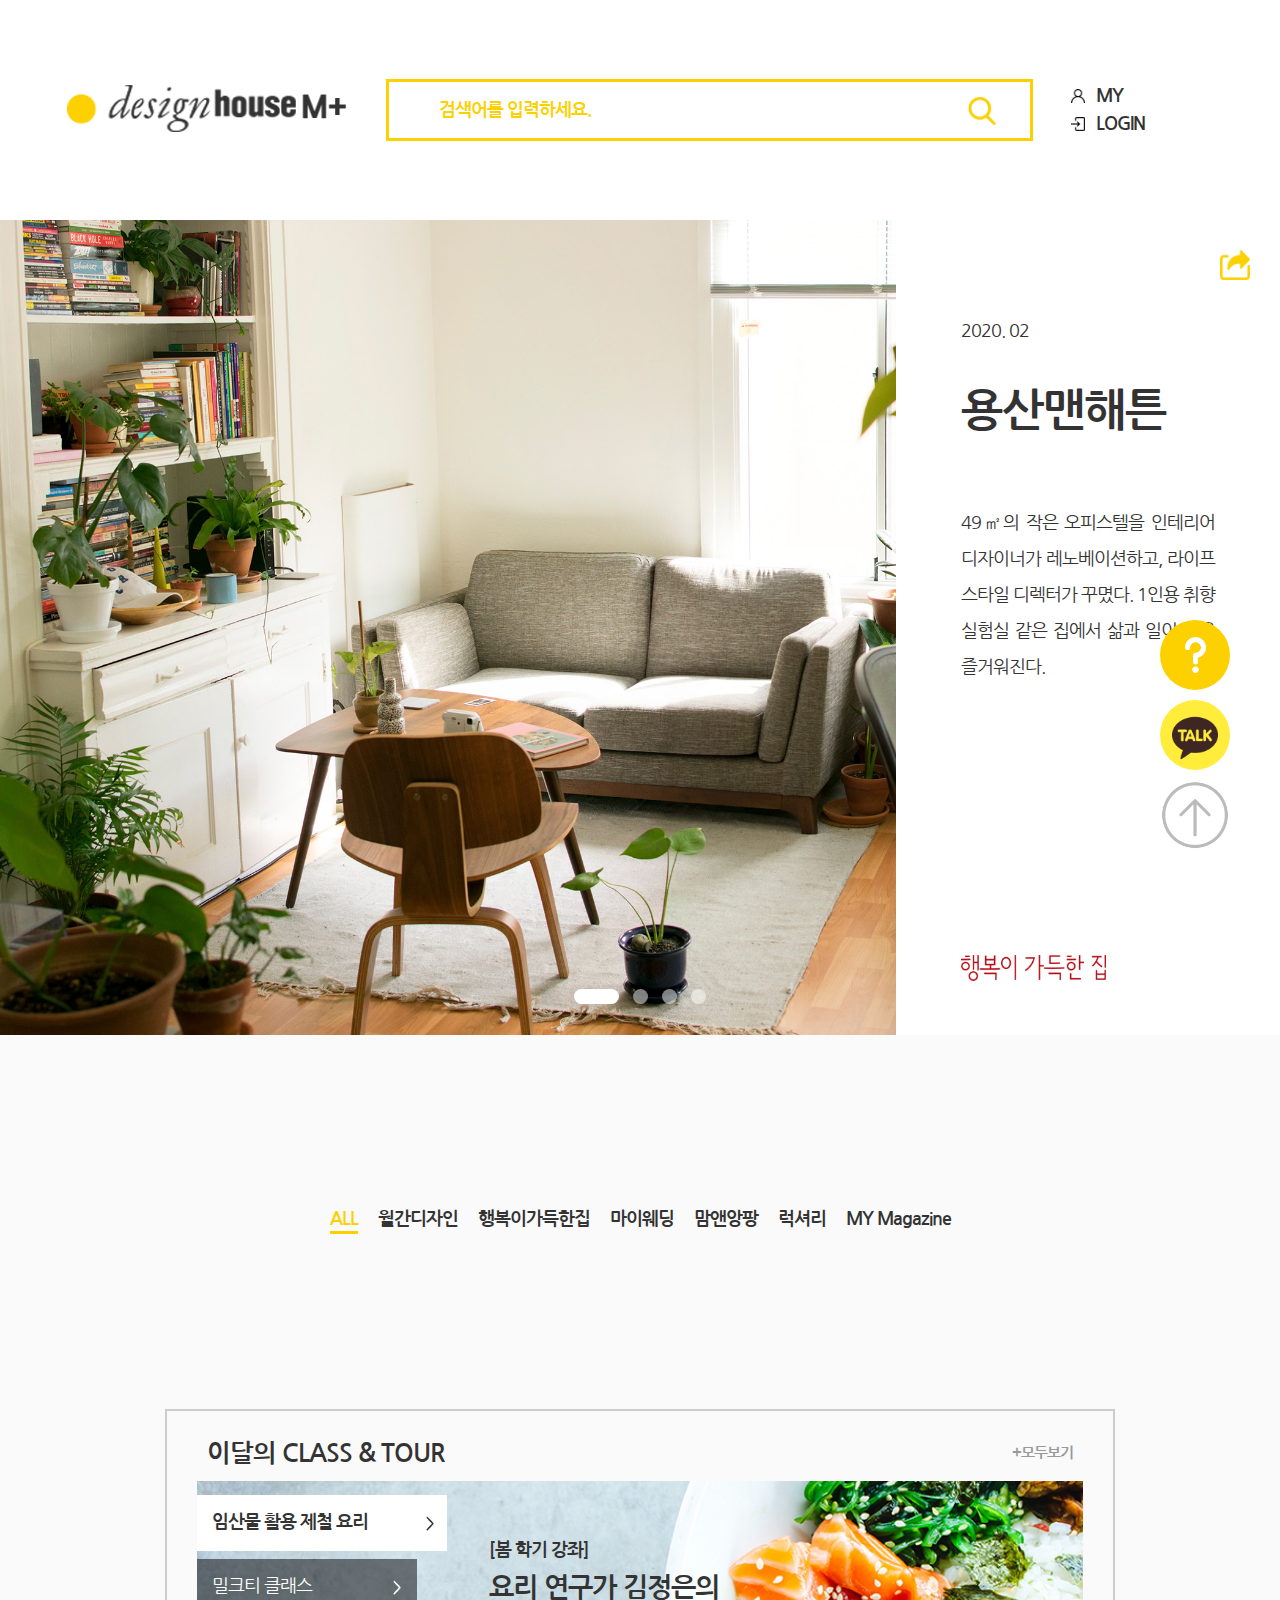
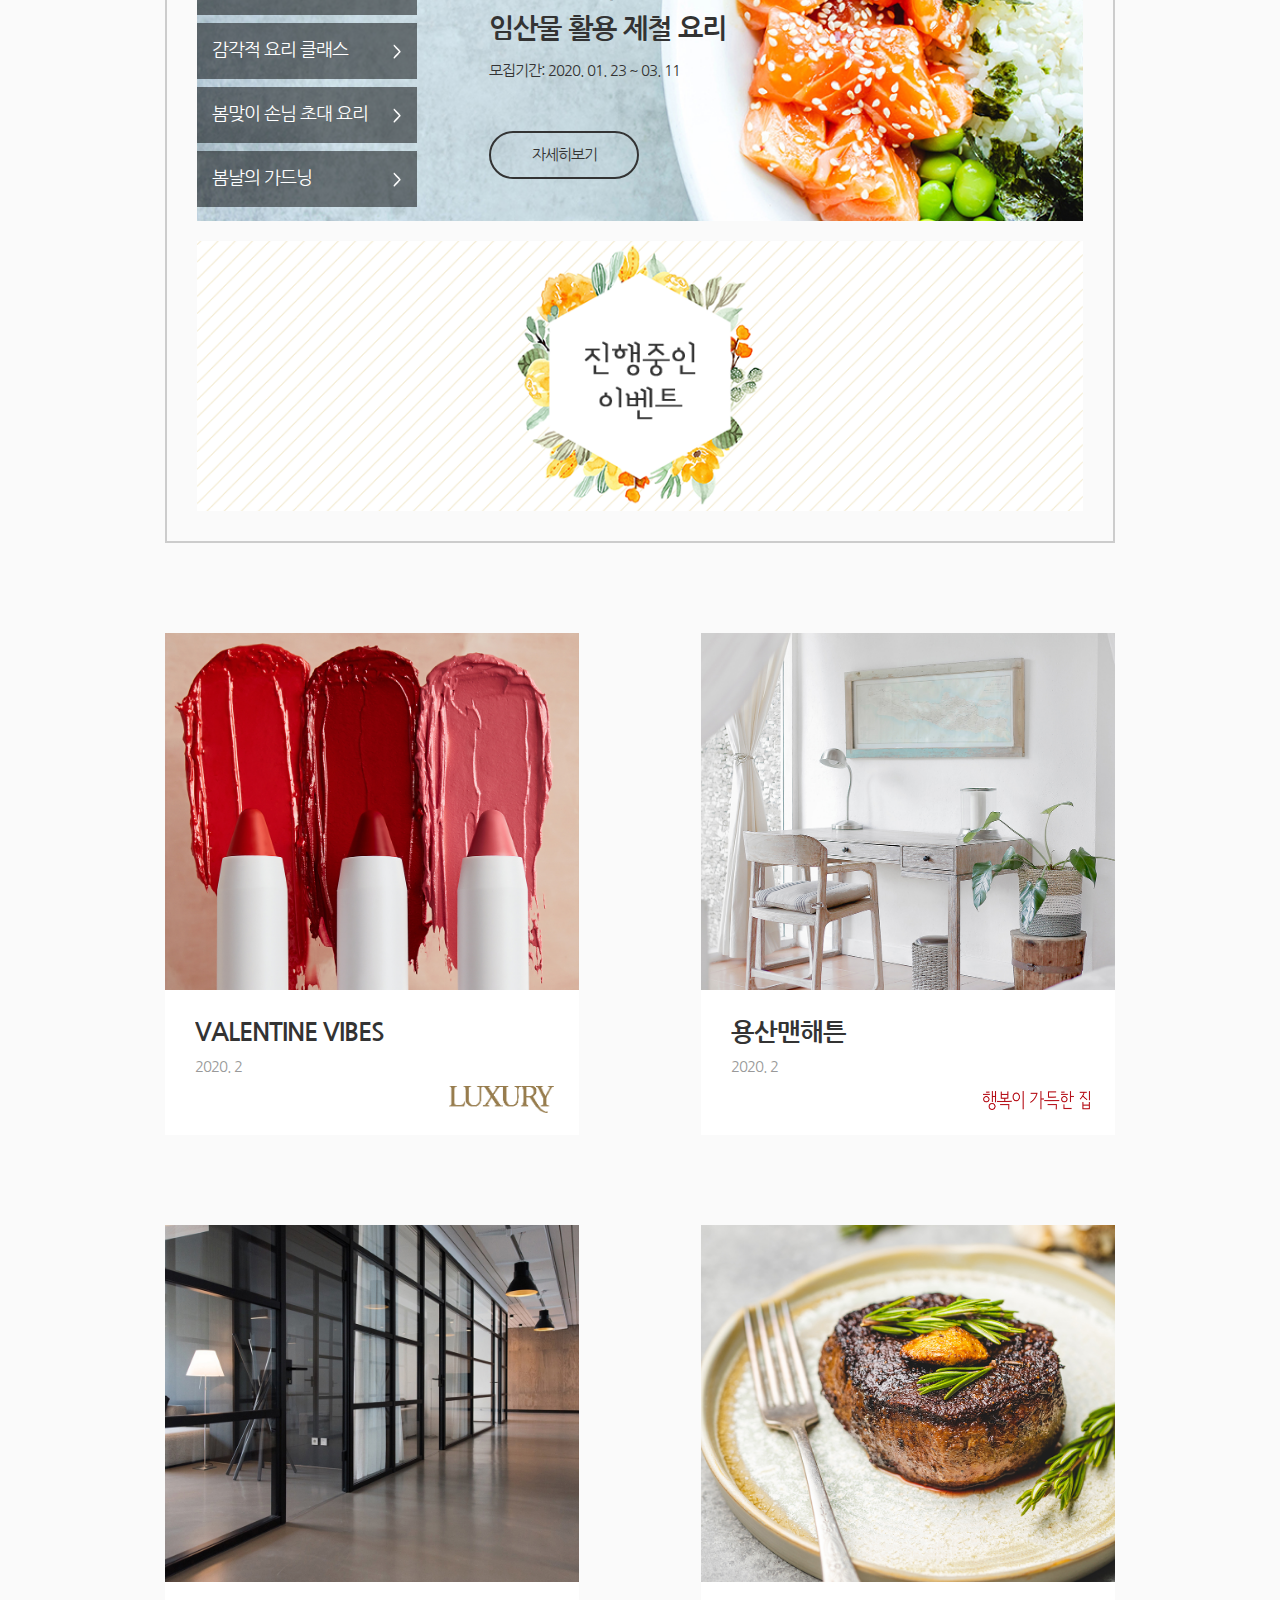
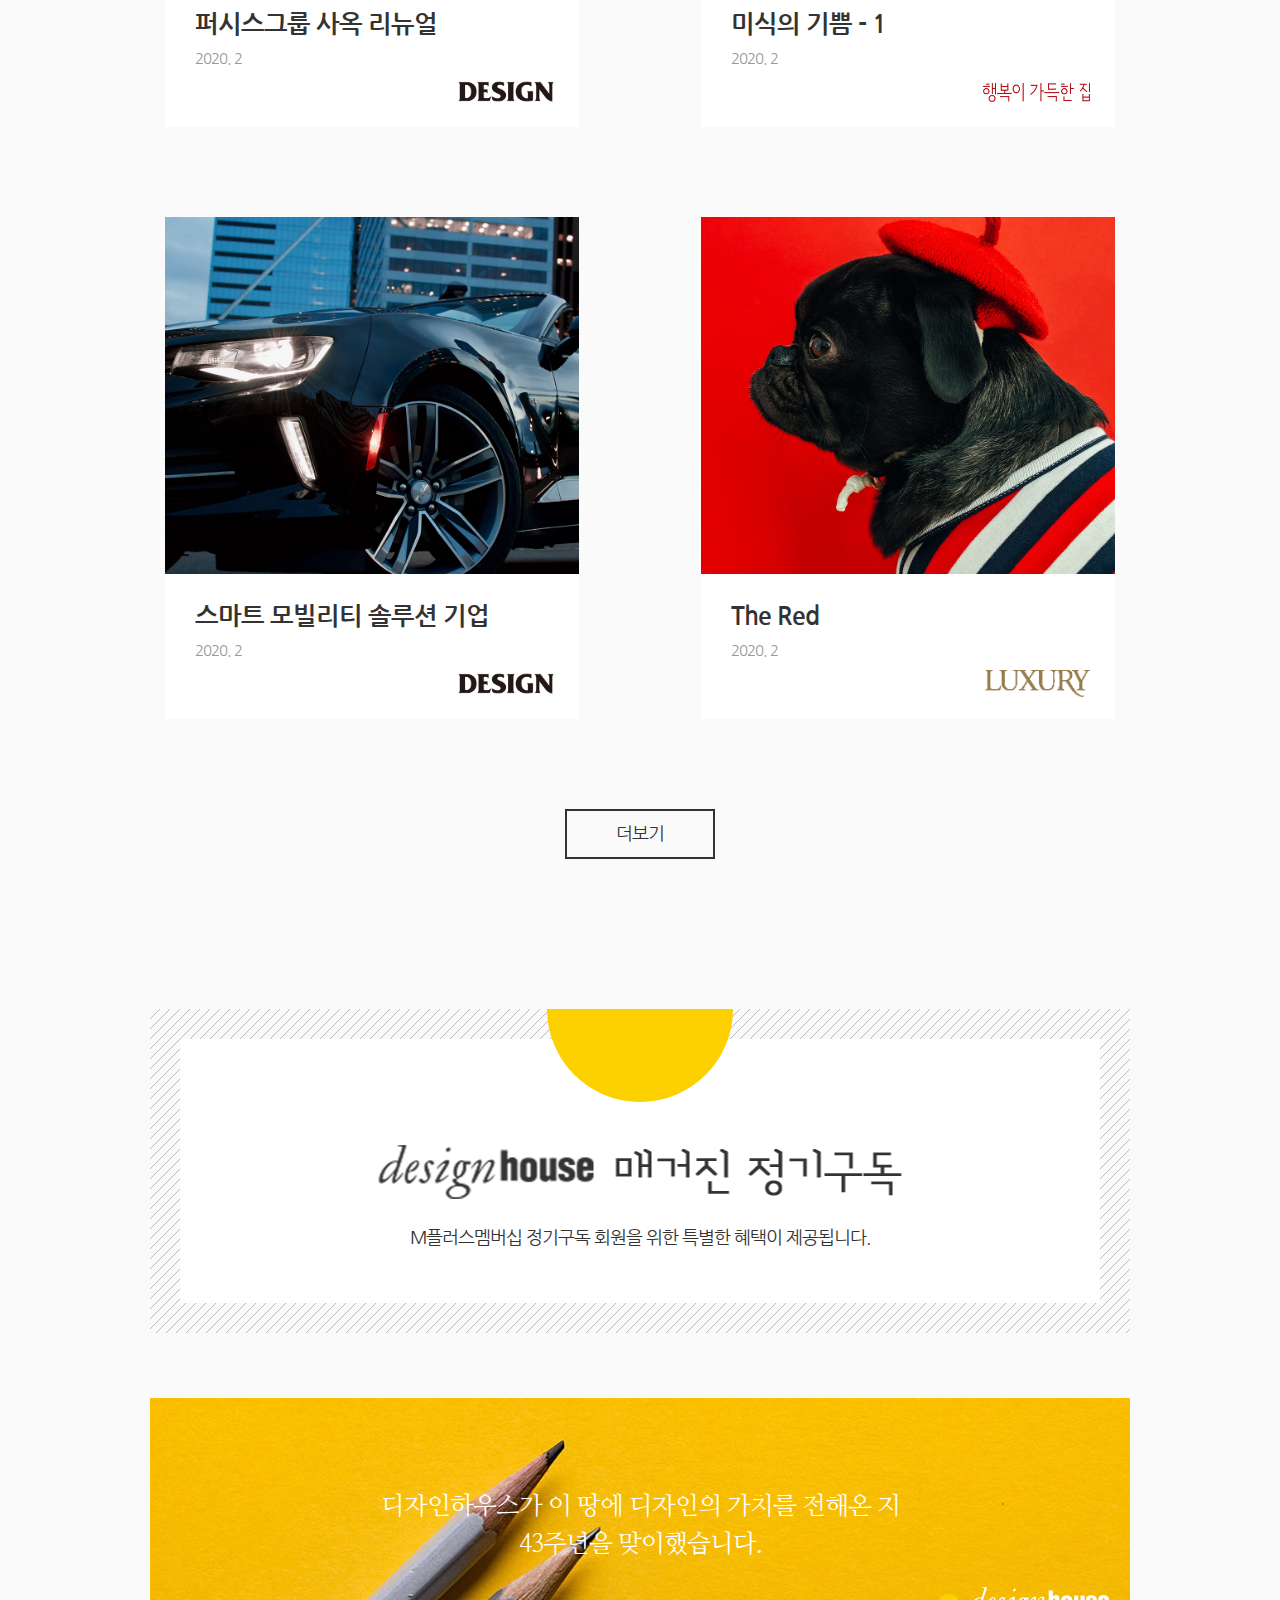
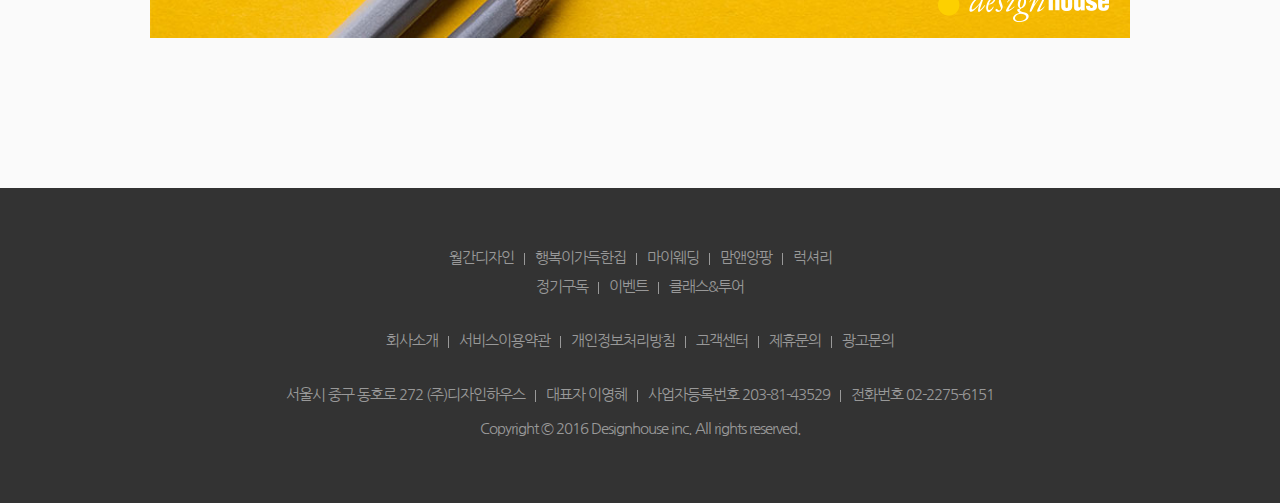
==== commit fee674ea: "." ====
--- a/index.html
+++ b/index.html
@@ -8,6 +8,9 @@
     <link rel="stylesheet" href="css/index.css">
     <link rel="shortcur icon" href="img/favicon.ico">
     <link href="https://fonts.googleapis.com/css?family=Nanum+Gothic|Nanum+Myeongjo&display=swap" rel="stylesheet">
+    <script src="https://ajax.googleapis.com/ajax/libs/jquery/3.4.1/jquery.min.js"></script>
+    <script src="js/common.js"></script>
+    <script src="js/index.js"></script>
 </head>
 <body>
     <div class="wrap">
@@ -35,23 +38,80 @@
             <span></span>
         </header>
         <section class="visual_box">
-            <figure>
-                <a href="#"><img src="img/bg_visual.jpg" alt=""></a>
-            </figure>
-            <article>
-                <span>2020. 01</span>
-                <h2><a href="#">새해에도 든든하게</a></h2>
-                <p>
-                    만두에는 복福을 기원하는 마음이 담겨 있다. 그 어느 때보다 음식을 나누기 좋은 새해 첫 달, 가정간편식 시장을 선도하는 오뚜기에서 선보인 프리미엄 X.O. 만두로 정성 가득한 별미 상차림을 제안한다.
-                    <img src="img/happy.png" alt="">
-                </p>
-            </article>
-            <span><img src="img/icon_share.png" alt=""></span>
+            <ul>
+                <li class="on">
+                    <figure>
+                        <a href="detail2.html"><img src="img/article_img_2.jpg" alt=""></a>
+                    </figure>
+                    <figcaption>
+                        <span>2020. 02</span>
+                        <h2><a href="detail2.html">용산맨해튼</a></h2>
+                        <p>
+                           49㎡의 작은 오피스텔을 인테리어 디자이너가 레노베이션하고, 라이프스타일 디렉터가 꾸몄다. 1인용 취향 실험실 같은 집에서 삶과 일이 더욱 즐거워진다.
+                        </p>
+                        <img src="img/happy.png" alt="">
+                    </figcaption>
+                </li>
+                <li>
+                    <figure>
+                        <a href="detail1.html"><img src="img/article_img_1.jpg" alt=""></a>
+                    </figure>
+                    <figcaption>
+                        <span>2020. 02</span>
+                        <h2><a href="detail1.html">VALENTINE VIBES</a></h2>
+                        <p>
+                            밸런타인데이의 전령사가 되어줄, 사랑스러운 패키지의 뷰티 아이템.
+                        </p>
+                        <img src="img/luxury.png" alt="">
+                    </figcaption>
+                </li>
+                <li>
+                    <figure>
+                        <a href="detail3.html"><img src="img/article_img_3.jpg" alt=""></a>
+                    </figure>
+                    <figcaption>
+                        <span>2020. 02</span>
+                        <h2><a href="detail3.html">퍼시스그룹 사옥
+                        리뉴얼</a></h2>
+                        <p>    
+                            사무 환경의 변화는 쉽게 일어나지 않는다. 요즘 뜨는 커뮤니케이션 툴을 도입한다고 해서, 최신식 공유 오피스에 입주한다고 해서 단번에 얻어지는 결과가 아니다.
+                        </p>
+                        <img src="img/design.png" alt="">
+                    </figcaption>
+                </li>
+                <li>
+                    <figure>
+                        <a href="detail4.html"><img src="img/article_img_4.jpg" alt=""></a>
+                    </figure>
+                    <figcaption>
+                        <span>2020. 02</span>
+                        <h2><a href="detail4.html">미식의 기쁨 - 1</a></h2>
+                        <p>
+                            경이로울 만큼 풍요로운 대자연, 이러한 신의 축복을 온몸으로 누리는 여유로운 사람들, 활기 넘치는 도시 속 생생한 미식을 맛볼 수 있는 천국이 존재한다면 바로 여기, 미국 캘리포니아다! 팜투포크 요리의 최대 중심지인 새크라멘토, 미식가의 성지로 유명한 샌프란시스코, 자유로운 창의적 도시 버클리로 즐거운 미식 여행을 떠났다.
+                        </p>
+                        <img src="img/happy.png" alt="">
+                    </figcaption>
+                </li>
+                <li>
+                    <figure>
+                        <a href="detail2.html"><img src="img/article_img_2.jpg" alt=""></a>
+                    </figure>
+                    <figcaption>
+                        <span>2020. 02</span>
+                        <h2><a href="detail2.html">용산맨해튼</a></h2>
+                        <p>
+                           49㎡의 작은 오피스텔을 인테리어 디자이너가 레노베이션하고, 라이프스타일 디렉터가 꾸몄다. 1인용 취향 실험실 같은 집에서 삶과 일이 더욱 즐거워진다.
+                        </p>
+                        <img src="img/happy.png" alt="">
+                    </figcaption>
+                </li>
+            </ul>
+            <span class="share_btn"><img src="img/icon_share.png" alt=""></span>
             <div class="share_box">
-                <span><img src="img/icon_close.png" alt=""></span>
-                <span><img src="img/icon_facebook_w.png" alt=""></span>
-                <span><img src="img/icon_twitter_w.png" alt=""></span>
-                <span><img src="img/icon_kakaostory_w.png" alt=""></span>
+                <span class="close_btn"><img src="img/icon_close.png" alt=""></span>
+                <span></span>
+                <span></span>
+                <span></span>
             </div>
             <div class="vis_button">
                 <span class="on"></span>
@@ -94,20 +154,52 @@
                     </div>
                     <div class="cl_list">
                         <ul>
-                            <li class="on"><a href="#">임산물 활용 제철 요리 </a></li>
-                            <li><a href="#">홈 파티 요리</a></li>
-                            <li><a href="#">나전 소반 만들기</a></li>
-                            <li><a href="#">프리미엄 손님 초대상</a></li>
-                            <li><a href="#">리놀륨 판화 클래스</a></li>
+                            <li class="on"><span>임산물 활용 제철 요리 </span></li>
+                            <li><span>밀크티 클래스</span></li>
+                            <li><span>감각적 요리 클래스</span></li>
+                            <li><span>봄맞이 손님 초대 요리</span></li>
+                            <li><span>봄날의 가드닝</span></li>
                         </ul>
                         <div>
-                            <figure><img src="img/bg_class.jpg" alt=""></figure>
+                            <figure><img src="img/bg_class_0.jpg" alt=""></figure>
                             <figcaption>
-                                <em>[봄 학기 강좌]</em>
-                                <strong>요리 연구가 김정은의
-                                임산물 활용 제철 요리</strong>
-                                <small>모집기간: 2020. 01. 23 ~ 03. 11</small>
-                                <a href="class_tour.html">자세히보기</a>
+                                <ul class="list_con">
+                                    <li class="on">
+                                        <em>[봄 학기 강좌]</em>
+                                        <strong>요리 연구가 김정은의
+                                        임산물 활용 제철 요리</strong>
+                                        <small>모집기간: 2020. 01. 23 ~ 03. 11</small>
+                                        <a href="http://www.designhouse.co.kr/classtour/view/730">자세히보기</a>
+                                    </li>
+                                    <li>
+                                        <em>[헤르만의 정원]</em>
+                                        <strong>장유정 대표의
+                                        밀크티 클래스</strong>
+                                        <small>모집기간: 2020. 02. 26 ~ 04. 13</small>
+                                        <a href="http://www.designhouse.co.kr/classtour/view/731">자세히보기</a>
+                                    </li>
+                                    <li>
+                                        <em>[안티트러스트]</em>
+                                        <strong>장진모 셰프의
+                                        감각적 요리 클래스</strong>
+                                        <small>모집기간: 2020. 02. 26 ~ 04. 16</small>
+                                        <a href="http://www.designhouse.co.kr/classtour/view/734">자세히보기</a>
+                                    </li>
+                                    <li>
+                                        <em>[봄 학기 강좌]</em>
+                                        <strong>홍신애 요리 연구가의
+                                        봄맞이 손님 초대 요리</strong>
+                                        <small>모집기간: 2020. 02. 26 ~ 04. 05</small>
+                                        <a href="http://www.designhouse.co.kr/classtour/view/735">자세히보기</a>
+                                    </li>
+                                    <li>
+                                        <em>[틸테이블]</em>
+                                        <strong>보태니컬 디자이너 오주원의
+                                        봄날의 가드닝</strong>
+                                        <small>모집기간: 2020. 02. 26 ~ 04. 09</small>
+                                        <a href="http://www.designhouse.co.kr/classtour/view/732">자세히보기</a>
+                                    </li>
+                                </ul>
                             </figcaption>
                         </div>
                     </div>
--- a/css/index.css
+++ b/css/index.css
@@ -1,990 +1,966 @@
-    @import url(common.css);
-    body {
-        background: #fafafa;
-    }
-    
-    .wrap {
+@import url(common.css);
+body {
+    background: #fafafa;
+}
+
+.wrap {
+    width: 100%;
+    margin: 0 auto;
+    display: flex;
+    flex-direction: column;
+    background: #fafafa;
+}
+
+.visual_box {
+    width: 100%;
+    height: 815px;
+    margin: 0 auto;
+    position: relative;
+    overflow: hidden;
+}
+
+.visual_box ul {
+    width: 100%;
+    height: 100%;
+    position: relative;
+}
+
+.visual_box ul li {
+    width: 100%;
+    height: 100%;
+    overflow: hidden;
+    display: flex;
+    position: absolute;
+    left: 0;
+    top: 0;
+}
+
+.visual_box ul li:nth-of-type(2) {
+    left: 100%;
+}
+
+.visual_box ul li:nth-of-type(3) {
+    left: 200%;
+}
+
+.visual_box ul li:nth-of-type(4) {
+    left: 300%;
+}
+
+.visual_box ul li:nth-of-type(5) {
+    left: 400%;
+}
+
+.visual_box figure {
+    width: 70%;
+}
+
+.visual_box figure a {
+    width: 100%;
+    overflow: hidden;
+    font-size: 0;
+}
+
+.visual_box figure img {
+    width: 100%;
+    transition: .5s;
+}
+
+.visual_box figure img:hover {
+    transform: scale(1.03)
+}
+
+.visual_box figcaption {
+    width: 30%;
+    padding: 100px 65px 10px;
+    background: #fff;
+}
+
+.visual_box figcaption > span {}
+
+.visual_box figcaption h2 {
+    padding: 2.5em 0 4em;
+    white-space: pre-line;
+}
+
+.visual_box figcaption h2 a {
+    font-size: 2.778em;
+}
+
+.visual_box figcaption p {
+    height: 70%;
+    display: flex;
+    flex-direction: column;
+    justify-content: space-between;
+    position: relative;
+    text-align: justify;
+    line-height: 2em;
+}
+
+.visual_box figcaption img {
+    width: 145px;
+    position: absolute;
+    bottom: 50px;
+}
+
+.visual_box > span {
+    width: 30px;
+    height: 30px;
+    position: absolute;
+    top: 30px;
+    right: 30px;
+    cursor: pointer;
+    opacity: 1;
+    transition: opacity .5s;
+}
+
+.visual_box > span.off {
+    visibility: hidden;
+    opacity: 0;
+}
+
+.visual_box .share_box {
+    width: 30%;
+    height: 100%;
+    background: rgba(0, 0, 0, .5);
+    position: absolute;
+    z-index: 20;
+    top: 0;
+    right: 0;
+    display: flex;
+    justify-content: center;
+    align-items: center;
+    visibility: hidden;
+    opacity: 0;
+    transition: opacity .5s;
+}
+
+.visual_box .share_box.on {
+    visibility: visible;
+    opacity: 1;
+}
+
+.visual_box .share_box span {
+    width: 50px;
+    height: 50px;
+    cursor: pointer;
+    margin: 0 10px
+}
+
+.visual_box .share_box span img {
+    width: 100%;
+    height: 100%;
+}
+
+.visual_box .share_box span:nth-of-type(1) {
+    width: 30px;
+    height: 30px;
+    position: absolute;
+    top: 30px;
+    right: 30px;
+}
+
+.visual_box .share_box span:nth-of-type(2) {
+    background: url(../img/icon_facebook_w.png) no-repeat center center;
+    background-size: cover;
+    transition: .3s;
+}
+
+.visual_box .share_box span:nth-of-type(2):hover {
+    background: url(../img/icon_facebook_b.png) no-repeat center center;
+    background-size: cover;
+}
+
+.visual_box .share_box span:nth-of-type(3) {
+    background: url(../img/icon_twitter_w.png) no-repeat center center;
+    background-size: cover;
+    transition: .3s;
+}
+
+.visual_box .share_box span:nth-of-type(3):hover {
+    background: url(../img/icon_twitter_s.png) no-repeat center center;
+    background-size: cover;
+    transition: .3s;
+}
+
+.visual_box .share_box span:nth-of-type(4) {
+    background: url(../img/icon_kakaostory_w.png) no-repeat center center;
+    background-size: cover;
+    transition: .3s;
+}
+
+.visual_box .share_box span:nth-of-type(4):hover {
+    background: url(../img/icon_kakaostory_y.png) no-repeat center center;
+    background-size: cover;
+    transition: .3s;
+}
+
+.visual_box > span img {
+    width: 100%;
+}
+
+.visual_box .vis_button {
+    position: absolute;
+    bottom: 20px;
+    left: 50%;
+    z-index: 10;
+    transform: translateX(-50%);
+    text-align:center;
+    width:100%;
+}
+
+.visual_box .vis_button span {
+    width: 15px;
+    height: 15px;
+    background: rgba(255, 255, 255, .5);
+    border-radius: 30px;
+    margin: 5px;
+    cursor: pointer;
+    transition: .3s;
+}
+
+.visual_box .vis_button span.on {
+    width:45px;
+    background: #fff;
+}
+
+.moblie_banner {
+    width: 100%;
+    margin-bottom: 50px;
+    display: none;
+    font-size: 0;
+}
+
+.moblie_banner li {
+    width: 50%;
+    height: 150px;
+    position: relative;
+}
+
+.moblie_banner li:first-of-type {
+    background: url(../img/back2.jpg) no-repeat center center;
+    background-size: cover;
+}
+
+.moblie_banner li:last-of-type {
+    background: url(../img/back3.jpg) no-repeat center center;
+    background-size: cover;
+}
+
+.moblie_banner li a {
+    width: 100%;
+    line-height: 150px;
+    text-align: center;
+    font-size: 1.5em;
+}
+
+.moblie_banner li span {
+    position: absolute;
+    transition: width .2s, height .2s;
+}
+
+.moblie_banner li:first-of-type span {
+    background: #f2914a;
+}
+
+.moblie_banner li:last-of-type span {
+    background: #6cc;
+}
+
+.moblie_banner li .border_top {
+    top: 0;
+    left: 0;
+    width: 0;
+    height: 20px;
+    transition-timing-function: ease;
+    transition-delay: .3s;
+}
+
+.moblie_banner li:hover .border_top {
+    width: 100%;
+    transition-delay: 0s;
+}
+
+.moblie_banner li .border_right {
+    top: 0;
+    right: 0;
+    width: 20px;
+    height: 0;
+    transition-timing-function: ease;
+    transition-delay: .2s;
+}
+
+.moblie_banner li:hover .border_right {
+    height: 100%;
+    transition-delay: .1s;
+}
+
+.moblie_banner li .border_bottom {
+    bottom: 0;
+    right: 0;
+    width: 0;
+    height: 20px;
+    transition-timing-function: ease;
+    transition-delay: .1s;
+}
+
+.moblie_banner li:hover .border_bottom {
+    width: 100%;
+    transition-delay: .2s;
+}
+
+.moblie_banner li .border_left {
+    bottom: 0;
+    left: 0;
+    width: 20px;
+    height: 0;
+    transition-timing-function: ease;
+}
+
+.moblie_banner li:hover .border_left {
+    height: 100%;
+    transition-delay: .3s;
+}
+
+.content_box .sub_menu {
+    padding: 165px 0;
+    display: flex;
+    justify-content: center;
+    align-items: center;
+    font-weight: bold;
+    cursor: pointer;
+}
+
+.content_box .sub_menu li {
+    padding: 10px;
+}
+
+.content_box .sub_menu li:after {
+    content: "";
+    display: block;
+    height: 3px;
+    width: 0;
+    background: #fdd000;
+    margin: 3px auto 0;
+    transition: width .5s;
+}
+
+.content_box .sub_menu li:hover,
+.content_box .sub_menu li.on,
+.content_box .sub_menu li:hover a,
+.content_box .sub_menu li.on a {
+    color: #fdd000; a
+}
+
+.content_box .sub_menu li:hover:after,
+.content_box .sub_menu li.on:after {
+    width: 100%;
+}
+
+.content_box .class_event {
+    border: 2px solid #ccc;
+    padding: 30px;
+    display: flex;
+    justify-content: space-between;
+    margin-bottom: 90px;
+}
+
+.content_box .class_event .class_con {
+    width: 70%;
+}
+
+.content_box .class_event .class_con .cl_title {
+    display: flex;
+    justify-content: space-between;
+    padding: 0 10px;
+}
+
+.content_box .class_event .class_con .cl_title span:first-of-type {
+    font-size: 1.389em;
+    font-weight: bold;
+}
+
+.content_box .class_event .class_con .cl_title a {
+    font-size: 0.833em;
+    font-weight: bold;
+    color: #999;
+}
+
+.content_box .class_event .class_con .cl_list {
+    width: 100%;
+    margin-top: 15px;
+    position: relative;
+}
+
+.content_box .class_event .class_con .cl_list ul {
+    position: absolute;
+    top: 0;
+    left: 0;
+    width: 220px;
+    height: 100%;
+    display: flex;
+    padding: 10px 0;
+    flex-direction: column;
+}
+
+.content_box .class_event .class_con .cl_list > ul li {
+    width: 100%;
+    height: 20%;
+    margin: 2% 0;
+    transition: width .5s, background .5s;
+    background: rgba(0, 0, 0, .5);
+    transform-origin: top left;
+}
+
+.content_box .class_event .class_con .cl_list > ul li span {
+    width: 100%;
+    height: 100%;
+    line-height: 3em;
+    padding-left: 15px;
+    color: #fff;
+    background: url(../img/arrow_w.png) no-repeat right 13px center;
+}
+
+.content_box .class_event .class_con .cl_list > ul li:hover,
+.content_box .class_event .class_con .cl_list > ul li.on {
+    background: #fff;
+    width: 250px;
+}
+
+.content_box .class_event .class_con .cl_list > ul li:hover span,
+.content_box .class_event .class_con .cl_list > ul li.on span {
+    color: #333;
+    font-weight: bold;
+    background: url(../img/arrow_b.png) no-repeat right 10px center;
+}
+
+.content_box .class_event .class_con .cl_list div {}
+
+.content_box .class_event .class_con .cl_list div figure {
+    height: 340px;
+    font-size: 0;
+    overflow: hidden;
+}
+
+.content_box .class_event .class_con .cl_list div figure img {
+    height: 100%;
+}
+
+.content_box .class_event .class_con .cl_list div figcaption {
+    position: absolute;
+    top: 15%;
+    left: 33%;
+    width: 60%;
+}
+
+.content_box .class_event .class_con .cl_list div figcaption .list_con {
+    position: relative;
+    width: 100%;
+}
+
+.content_box .class_event .class_con .cl_list div figcaption .list_con li {
+    position: absolute;
+    top: 0;
+    left: 0;
+    width: 100%;
+    display: flex;
+    flex-direction: column;
+    visibility: hidden;
+    opacity: 0;
+    transition: .5s;
+}
+
+.content_box .class_event .class_con .cl_list div figcaption .list_con li.on {
+    visibility: visible;
+    opacity: 1;
+}
+
+.content_box .class_event .class_con .cl_list div figcaption em {
+    font-style: normal;
+    line-height: 2em;
+    font-weight: bold;
+}
+
+.content_box .class_event .class_con .cl_list div figcaption strong {
+    white-space: pre-line;
+    font-size: 1.5em;
+    line-height: 1.5em;
+}
+
+.content_box .class_event .class_con .cl_list div figcaption small {
+    font-size: 0.833em;
+    line-height: 3em;
+}
+
+.content_box .class_event .class_con .cl_list div figcaption a {
+    font-size: 0.833em;
+    display: block;
+    width: 150px;
+    height: 48px;
+    border: 2px solid #333;
+    text-align: center;
+    border-radius: 24px;
+    line-height: 3em;
+    margin-top: 7%;
+    transition: background .5s;
+}
+
+.content_box .class_event .class_con .cl_list div a:hover {
+    background: #333;
+    color: #fff;
+}
+
+.content_box .class_event .event_con {
+    width: 27%;
+    background: url(../img/bg_event.png) no-repeat center center;
+    background-size: cover;
+    display: flex;
+    flex-direction: column;
+    justify-content: center;
+    align-items: center;
+}
+
+.content_box .class_event .event_con span {
+    padding: 20px 0 10px !important;
+}
+
+.content_box .class_event .event_con span img {
+    transform: scale(.9)
+}
+
+.content_box .class_event .event_con a {
+    font-size: 0.833em;
+    display: block;
+    width: 120px;
+    height: 48px;
+    border: 2px solid #333;
+    text-align: center;
+    border-radius: 24px;
+    line-height: 3em;
+    transition: background .5s;
+}
+
+.content_box .class_event .event_con a:hover {
+    background: #333;
+    color: #fff;
+}
+
+.content_box .article_con {
+    display: flex;
+    flex-wrap: wrap;
+    justify-content: space-between;
+    overflow: hidden;
+}
+
+.content_box .article_con li {
+    font-size: 0;
+    position: relative;
+    overflow: hidden;
+}
+
+.content_box .article_con li > a {
+    width: 414px;
+    height: 357px;
+    overflow: hidden;
+    display: flex;
+    flex-direction: column;
+    justify-content: center;
+}
+
+.content_box .article_con li > a:after {
+    content: "";
+    width: 100%;
+    height: 357px;
+    background: rgba(0, 0, 0, .5);
+    position: absolute;
+    top: -357px;
+    left: 0;
+    transition: top .5s;
+}
+
+.content_box .article_con li p {
+    width: 414px;
+    height: 357px;
+    padding: 30px;
+    text-align: justify;
+    line-height: 2em;
+    position: absolute;
+    top: 0;
+    left: 0;
+    z-index: 10;
+    color: #fff;
+    opacity: 0;
+}
+
+.content_box .article_con li:hover > a:after {
+    top: 0;
+}
+
+.content_box .article_con li:hover p {
+    opacity: 1;
+    transition: opacity .5s;
+}
+
+.content_box .article_con li a img {
+    width: 100%;
+}
+
+.content_box .article_con li div {
+    width: 100%;
+    height: 145px;
+    background: #fff;
+    margin-bottom: 90px;
+    position: relative;
+    padding: 30px;
+    display: flex;
+    flex-direction: column;
+}
+
+.content_box .article_con li div a {
+    font-size: 1.389em;
+    font-weight: bold;
+    white-space: nowrap;
+    text-overflow: ellipsis;
+    overflow: hidden;
+}
+
+.content_box .article_con li div span {
+    line-height: 3em;
+    font-size: 0.833em;
+    color: #999;
+}
+
+.content_box .article_con li div img {
+    height: 27px;
+    position: absolute;
+    bottom: 15%;
+    right: 6%;
+    ;
+}
+
+.content_box > a {
+    display: block;
+    width: 150px;
+    height: 50px;
+    border: 2px solid #333;
+    text-align: center;
+    padding: 10px;
+    line-height: 1.5em;
+    margin: 0 auto;
+    transition: background .5s;
+}
+
+.content_box > a:hover {
+    background: #333;
+    color: #fff;
+}
+
+.banner_box {
+    width: 100%;
+    padding: 0 200px;
+    margin: 150px auto;
+    display: flex;
+    flex-direction: column;
+    justify-content: center;
+    align-items: center;
+}
+
+.banner_box .banner_1 {
+    width: 100%;
+    height: 324px;
+    background: url(../img/pattern.png);
+    padding: 30px;
+    overflow: hidden;
+    position: relative;
+    margin-bottom: 65px;
+}
+
+.banner_box .banner_1 div {
+    width: 100%;
+    height: 100%;
+    background: #fff;
+    position: relative;
+}
+
+.banner_box .banner_1 div figure {
+    width: 523px;
+    height: 54px;
+    background: url(../img/banner_text.png) no-repeat center center;
+    background-size: contain;
+    position: absolute;
+    top: 40%;
+    left: 50%;
+    z-index: 10;
+    transform: translateX(-50%);
+}
+
+.banner_box .banner_1 div figcaption {
+    position: absolute;
+    bottom: 20%;
+    left: 0;
+    z-index: 10;
+    width: 100%;
+    display: block;
+    text-align: center;
+}
+
+.banner_box .banner_1 .circle {
+    width: 186px;
+    height: 186px;
+    background: #fdd000;
+    border-radius: 93px;
+    position: absolute;
+    top: -93px;
+    left: 50%;
+    margin-left: -93px;
+    transition: transform 1s;
+}
+
+.banner_box .banner_1:hover .circle {
+    transform: scale(10)
+}
+
+.banner_box .banner_2 {
+    width: 100%;
+    height: 240px;
+    background: url(../img/bg_banner.jpg) no-repeat;
+    background-size: cover;
+    position: relative;
+    padding: 90px;
+    overflow: hidden;
+}
+
+.banner_box .banner_2 span {
+    font-family: "Nanum Myeongjo", serif;
+    color: #fff;
+    white-space: pre-line;
+    font-size: 1.4em;
+    text-align: center;
+    display: block;
+    margin: 0 auto;
+    line-height: 1.5em;
+}
+
+.banner_box .banner_2 img {
+    position: absolute;
+    bottom: 3%;
+    right: 2%;
+}
+
+aside {
+    display: flex;
+    flex-direction: column;
+}
+
+
+
+@media (max-width:1682px) {
+    .visual_box figure a {
+        height: 100%;
+    }
+    .visual_box figure img {
+        width: auto;
+        height: 100%;
+    }
+}
+
+@media (max-width:1494px) {
+    .content_box {
+        width: 1300px;
+    }
+}
+
+@media (max-width:1450px) {
+    .visual_box figcaption h2 a {
+        font-size: 2.5em;
+    }
+}
+
+@media (max-width:1350px) {
+    .visual_box figcaption h2 {
+        white-space: normal;
+    }
+    .content_box {
+        width: 950px;
+    }
+    .content_box .class_event {
+        flex-direction: column;
+    }
+    .content_box .class_event .class_con {
         width: 100%;
-        margin: 0 auto;
+        margin-bottom: 20px;
+    }
+    .content_box .class_event .event_con {
+        width: 100%;
+        background: url(../img/bg_event_2.png) no-repeat center center;
+        background-size: cover;
+        height: 270px;
+        position: relative;
+    }
+    .content_box .class_event .event_con span {
+        padding: 15px 0 0 0 !important;
+    }
+    .content_box .class_event .event_con a {
+        width: 100%;
+        height: 100%;
+        opacity: 0;
+        position: absolute;
+        top: 0;
+        left: 0;
+    }
+    .banner_box {
+        padding: 0 150px;
+    }
+}
+
+@media (max-width:1024px) {
+    .visual_box {
+        height: 1000px;
+    }
+    .visual_box ul li {
+        width: 100%;
+        height: 100%;
         display: flex;
         flex-direction: column;
-        background: #fafafa;
-    }
-    
-    .visual_box {
+        position: absolute;
+        top: 0;
+        left: 0;
+        margin: 0 auto;
+    }
+    .visual_box figure {
         width: 100%;
-        height: 815px;
-        overflow: hidden;
-        display: flex;
-        position: relative;
-        margin: 0 auto;
-    }
-    
-    .visual_box figure {
-        width: 70%;
-    }
-    
+    }
     .visual_box figure a {
         width: 100%;
     }
-    
     .visual_box figure img {
         width: 100%;
     }
-    
-    .visual_box article {
-        width: 30%;
-        padding: 100px 65px 10px;
-        background: #fff;
-    }
-    
-    .visual_box article > span {}
-    
-    .visual_box article h2 {
-        padding: 3em 0;
-    }
-    
-    .visual_box article h2 a {
-        font-size: 2.778em;
-    }
-    
-    .visual_box article p {
-        height: 65%;
+    .visual_box figcaption {
+        width: 100%;
+        height: 100%;
+        padding: 50px 65px 100px;
+    }
+    .visual_box figcaption h2 {
+        padding: 0 0 1.5em 0;
+        white-space: normal;
+    }
+    .visual_box figcaption p {
         text-align: justify;
         line-height: 2em;
         position: relative;
     }
-    
-    .visual_box article p img {
-        width: 145px;
-        position: absolute;
-        bottom: 0;
-        left: 0;
-    }
-    
-    .visual_box > span {
-        width: 30px;
-        height: 30px;
-        position: absolute;
-        top: 30px;
-        right: 30px;
-        cursor: pointer;
-    }
-    
+    .visual_box figcaption > span {
+        display: none;
+    }
+    .visual_box figcaption img {
+        display: none;
+    }
     .visual_box .share_box {
-        width: 30%;
-        height: 100%;
-        background: rgba(0, 0, 0, .5);
-        position: absolute;
-        z-index: 10;
-        top: 0;
-        right: 0;
-        display: flex;
-        justify-content: center;
-        align-items: center;
-        visibility: hidden;
-    }
-    
-    .visual_box .share_box.on {
-        visibility: visible;
-    }
-    
-    .visual_box .share_box span {
-        width: 50px;
-        height: 50px;
-        cursor: pointer;
-        margin: 0 10px
-    }
-    
-    .visual_box .share_box span img {
         width: 100%;
-        height: 100%;
-    }
-    
-    .visual_box .share_box span:nth-of-type(1) {
-        width: 30px;
-        height: 30px;
-        position: absolute;
-        top: 30px;
-        right: 30px;
-    }
-    
-    .visual_box > span img {
-        width: 100%;
-    }
-    
+    }
     .visual_box .vis_button {
-        position: absolute;
-        bottom: 20px;
-        left: 50%;
-        z-index: 10;
-        transform: translateX(-50%)
-    }
-    
+        bottom: 30px;
+    }
     .visual_box .vis_button span {
         width: 15px;
         height: 15px;
-        background: rgba(255, 255, 255, .5);
+        background: rgba(204, 204, 204, .5);
         border-radius: 10px;
         margin: 5px;
         transition: width .5s, color .5s;
     }
-    
     .visual_box .vis_button span.on {
         width: 45px;
-        background: #fff;
-    }
-    
+        background: #ccc;
+    }
+    .content_box {
+        margin-top: 50px;
+        width: 850px;
+    }
+    .content_box .sub_menu {
+        display: none;
+    }
+    .banner_box {
+        padding: 0 100px;
+    }
+    aside {
+        display: none;
+    }
+}
+
+@media (max-width: 930px) {
+    .visual_box {
+        height: 900px;
+    }
+    .content_box {
+        width: 100%;
+    }
+    .content_box .class_event {
+        display: none;
+    }
     .moblie_banner {
-        width: 100%;
+        display: flex;
+    }
+    .content_box .article_con {
+        justify-content: center;
+    }
+    .content_box .article_con li div {
         margin-bottom: 50px;
+    }
+    .banner_box .banner_1 {
+        height: 450px;
+    }
+    .banner_box .banner_1 div figure {
+        width: 286px;
+        height: 117px;
+        top: 33%;
+        background: url(../img/banner_text2.png) no-repeat center center;
+        background-size: contain;
+    }
+    .banner_box .banner_2 {
         display: none;
-        font-size: 0;
-    }
-    
-    .moblie_banner li {
-        width: 50%;
-        height: 150px;
-        position: relative;
-    }
-    
-    .moblie_banner li:first-of-type {
-        background: url(../img/back2.jpg) no-repeat center center;
-        background-size: cover;
-    }
-    
-    .moblie_banner li:last-of-type {
-        background: url(../img/back3.jpg) no-repeat center center;
-        background-size: cover;
-    }
-    
-    .moblie_banner li a {
-        width: 100%;
-        line-height: 150px;
-        text-align: center;
-        font-size: 1.5em;
-    }
-    
-    .moblie_banner li span {
-        position: absolute;
-        transition: width .2s, height .2s;
-    }
-    
-    .moblie_banner li:first-of-type span {
-        background: #f2914a;
-    }
-    
-    .moblie_banner li:last-of-type span {
-        background: #6cc;
-    }
-    
-    .moblie_banner li .border_top {
-        top: 0;
-        left: 0;
-        width: 0;
-        height: 20px;
-        transition-timing-function: ease;
-        transition-delay: .3s;
-    }
-    
-    .moblie_banner li:hover .border_top {
-        width: 100%;
-        transition-delay: 0s;
-    }
-    
-    .moblie_banner li .border_right {
-        top: 0;
-        right: 0;
-        width: 20px;
-        height: 0;
-        transition-timing-function: ease;
-        transition-delay: .2s;
-    }
-    
-    .moblie_banner li:hover .border_right {
-        height: 100%;
-        transition-delay: .1s;
-    }
-    
-    .moblie_banner li .border_bottom {
-        bottom: 0;
-        right: 0;
-        width: 0;
-        height: 20px;
-        transition-timing-function: ease;
-        transition-delay: .1s;
-    }
-    
-    .moblie_banner li:hover .border_bottom {
-        width: 100%;
-        transition-delay: .2s;
-    }
-    
-    .moblie_banner li .border_left {
-        bottom: 0;
-        left: 0;
-        width: 20px;
-        height: 0;
-        transition-timing-function: ease;
-    }
-    
-    .moblie_banner li:hover .border_left {
-        height: 100%;
-        transition-delay: .3s;
-    }
-    
-    .content_box .sub_menu {
-        padding: 165px 0;
-        display: flex;
-        justify-content: center;
-        align-items: center;
-        font-weight: bold;
-        cursor: pointer;
-    }
-    
-    .content_box .sub_menu li {
-        padding: 10px;
-    }
-    
-    .content_box .sub_menu li:after {
-        content: "";
-        display: block;
-        height: 3px;
-        width: 0;
-        background: #fdd000;
-        margin: 3px auto 0;
-        transition: width .5s;
-    }
-    
-    .content_box .sub_menu li:hover,
-    .content_box .sub_menu li.on {
-        color: #fdd000;
-    }
-    
-    .content_box .sub_menu li:hover:after,
-    .content_box .sub_menu li.on:after {
-        width: 100%;
-    }
-    
-    .content_box .class_event {
-        border: 2px solid #ccc;
-        padding: 30px;
-        display: flex;
-        justify-content: space-between;
-        margin-bottom: 90px;
-    }
-    
-    .content_box .class_event .class_con {
-        width: 70%;
-    }
-    
-    .content_box .class_event .class_con .cl_title {
-        display: flex;
-        justify-content: space-between;
-        padding: 0 10px;
-    }
-    
-    .content_box .class_event .class_con .cl_title span:first-of-type {
-        font-size: 1.389em;
-        font-weight: bold;
-    }
-    
-    .content_box .class_event .class_con .cl_title a {
-        font-size: 0.833em;
-        font-weight: bold;
-        color: #999;
-    }
-    
-    .content_box .class_event .class_con .cl_list {
-        width: 100%;
-        margin-top: 15px;
-        position: relative;
-    }
-    
-    .content_box .class_event .class_con .cl_list ul {
-        position: absolute;
-        top: 0;
-        left: 0;
-        width: 220px;
-        height: 100%;
-        display: flex;
-        padding: 10px 0;
-        flex-direction: column;
-    }
-    
-    .content_box .class_event .class_con .cl_list ul li {
-        width: 100%;
-        height: 20%;
-        margin: 2% 0;
-        transition: width .5s, background .5s;
-        background: rgba(0, 0, 0, .5);
-        transform-origin: top left;
-    }
-    
-    .content_box .class_event .class_con .cl_list ul li a {
-        width: 100%;
-        height: 100%;
-        line-height: 3em;
-        padding-left: 15px;
-        color: #fff;
-        background: url(../img/arrow_w.png) no-repeat right 13px center;
-    }
-    
-    .content_box .class_event .class_con .cl_list ul li:hover,
-    .content_box .class_event .class_con .cl_list ul li.on {
-        background: #fff;
+    }
+}
+
+@media (max-width: 768px) {
+    .visual_box {
+        height: 800px;
+    }
+    .banner_box {
+        padding: 0 80px;
+    }
+    .banner_box .banner_1 div figcaption {
+        white-space: pre-line;
+    }
+    .banner_box .banner_1 div figure {
         width: 250px;
-    }
-    
-    .content_box .class_event .class_con .cl_list ul li:hover a,
-    .content_box .class_event .class_con .cl_list ul li.on a {
-        color: #333;
-        font-weight: bold;
-        background: url(../img/arrow_b.png) no-repeat right 10px center;
-    }
-    
-    .content_box .class_event .class_con .cl_list div {}
-    
-    .content_box .class_event .class_con .cl_list div figure {
-        height: 340px;
-        font-size: 0;
-        overflow: hidden;
-    }
-    
-    .content_box .class_event .class_con .cl_list div figure img {
-        height: 100%;
-    }
-    
-    .content_box .class_event .class_con .cl_list div figcaption {
-        display: flex;
-        flex-direction: column;
-        position: absolute;
-        top: 15%;
-        left: 35%;
-    }
-    
-    .content_box .class_event .class_con .cl_list div figcaption em {
-        font-style: normal;
-        line-height: 2em;
-        font-weight: bold;
-    }
-    
-    .content_box .class_event .class_con .cl_list div figcaption strong {
-        white-space: pre-line;
-        font-size: 1.5em;
-        line-height: 1.5em;
-    }
-    
-    .content_box .class_event .class_con .cl_list div figcaption small {
-        font-size: 0.833em;
-        line-height: 3em;
-    }
-    
-    .content_box .class_event .class_con .cl_list div figcaption a {
-        font-size: 0.833em;
-        display: block;
-        width: 150px;
-        height: 48px;
-        border: 2px solid #333;
-        text-align: center;
-        border-radius: 24px;
-        line-height: 3em;
-        margin-top: 17%;
-        transition: background .5s;
-    }
-    
-    .content_box .class_event .class_con .cl_list div a:hover {
-        background: #333;
-        color: #fff;
-    }
-    
-    .content_box .class_event .event_con {
-        width: 27%;
-        background: url(../img/bg_event.png) no-repeat center center;
-        background-size: cover;
-        display: flex;
-        flex-direction: column;
-        justify-content: center;
-        align-items: center;
-    }
-    
-    .content_box .class_event .event_con span {
-        padding: 20px 0 10px !important;
-    }
-    
-    .content_box .class_event .event_con span img {
-        transform: scale(.9)
-    }
-    
-    .content_box .class_event .event_con a {
-        font-size: 0.833em;
-        display: block;
-        width: 120px;
-        height: 48px;
-        border: 2px solid #333;
-        text-align: center;
-        border-radius: 24px;
-        line-height: 3em;
-        transition: background .5s;
-    }
-    
-    .content_box .class_event .event_con a:hover {
-        background: #333;
-        color: #fff;
-    }
-    
-    .content_box .article_con {
-        display: flex;
-        flex-wrap: wrap;
-        justify-content: space-between;
-        overflow: hidden;
-    }
-    
-    .content_box .article_con li {
-        font-size: 0;
-        position: relative;
-        overflow: hidden;
-    }
-    
-    .content_box .article_con li > a {
-        width: 414px;
-        height: 357px;
-        overflow: hidden;
-        display: flex;
-        flex-direction: column;
-        justify-content: center;
-    }
-    
-    .content_box .article_con li > a:after {
-        content: "";
-        width: 100%;
-        height: 357px;
-        background: rgba(0, 0, 0, .5);
-        position: absolute;
-        top: -357px;
-        left: 0;
-        transition: top .5s;
-    }
-    
-    .content_box .article_con li p {
-        width: 414px;
-        height: 357px;
-        padding: 30px;
-        text-align: justify;
-        line-height: 2em;
-        position: absolute;
-        top: 0;
-        left: 0;
-        z-index: 10;
-        color: #fff;
-        opacity: 0;
-    }
-    
-    .content_box .article_con li:hover > a:after {
-        top: 0;
-    }
-    
-    .content_box .article_con li:hover p {
-        opacity: 1;
-        transition: opacity .5s;
-    }
-    
-    .content_box .article_con li a img {
-        width: 100%;
-    }
-    
-    .content_box .article_con li div {
-        width: 100%;
-        height: 145px;
-        background: #fff;
-        margin-bottom: 90px;
-        position: relative;
-        padding: 30px;
-        display: flex;
-        flex-direction: column;
-    }
-    
-    .content_box .article_con li div a {
-        font-size: 1.389em;
-        font-weight: bold;
-        white-space: nowrap;
-        text-overflow: ellipsis;
-        overflow: hidden;
-    }
-    
-    .content_box .article_con li div span {
-        line-height: 3em;
-        font-size: 0.833em;
-        color: #999;
-    }
-    
-    .content_box .article_con li div img {
-        height: 27px;
-        position: absolute;
-        bottom: 15%;
-        right: 6%;
-        ;
-    }
-    
-    .content_box > a {
-        display: block;
-        width: 150px;
-        height: 50px;
-        border: 2px solid #333;
-        text-align: center;
-        padding: 10px;
-        line-height: 1.5em;
-        margin: 0 auto;
-        transition: background .5s;
-    }
-    
-    .content_box > a:hover {
-        background: #333;
-        color: #fff;
-    }
-    
+        background-size: contain;
+    }
+}
+
+@media (max-width:550px) {
     .banner_box {
-        width: 100%;
-        padding: 0 200px;
-        margin: 150px auto;
-        display: flex;
-        flex-direction: column;
-        justify-content: center;
-        align-items: center;
-    }
-    
-    .banner_box .banner_1 {
-        width: 100%;
-        height: 324px;
-        background: url(../img/pattern.png);
-        padding: 30px;
-        overflow: hidden;
-        position: relative;
-        margin-bottom: 65px;
-    }
-    
-    .banner_box .banner_1 div {
-        width: 100%;
-        height: 100%;
-        background: #fff;
-        position: relative;
-    }
-    
+        padding: 0 50px;
+    }
     .banner_box .banner_1 div figure {
-        width: 523px;
-        height: 54px;
-        background: url(../img/banner_text.png) no-repeat center center;
+        width: 200px;
         background-size: contain;
-        position: absolute;
-        top: 40%;
-        left: 50%;
-        z-index: 10;
-        transform: translateX(-50%);
-    }
-    
+    }
     .banner_box .banner_1 div figcaption {
-        position: absolute;
-        bottom: 20%;
-        left: 0;
-        z-index: 10;
-        width: 100%;
-        display: block;
-        text-align: center;
-    }
-    
-    .banner_box .banner_1 .circle {
-        width: 186px;
-        height: 186px;
-        background: #fdd000;
-        border-radius: 93px;
-        position: absolute;
-        top: -93px;
-        left: 50%;
-        margin-left: -93px;
-        transition: transform 1s;
-    }
-    
-    .banner_box .banner_1:hover .circle {
-        transform: scale(10)
-    }
-    
-    .banner_box .banner_2 {
-        width: 100%;
-        height: 240px;
-        background: url(../img/bg_banner.jpg) no-repeat;
-        background-size: cover;
-        position: relative;
-        padding: 90px;
-        overflow: hidden;
-    }
-    
-    .banner_box .banner_2 span {
-        font-family: "Nanum Myeongjo", serif;
-        color: #fff;
-        white-space: pre-line;
-        font-size: 1.4em;
-        text-align: center;
-        display: block;
-        margin: 0 auto;
-        line-height: 1.5em;
-    }
-    
-    .banner_box .banner_2 img {
-        position: absolute;
-        bottom: 3%;
-        right: 2%;
-    }
-    
-    aside {
-        display: flex;
-        flex-direction: column;
-    }
-    
-    @media (max-width:1703px) {
-        .visual_box article p {
-            height: 55%;
-        }
-    }
-    
-    @media (max-width:1682px) {
-        .visual_box figure img {
-            width: auto;
-            height: 100%;
-        }
-    }
-    
-    @media (max-width:1494px) {
-        header {
-            width: 100%;
-            height: 220px;
-            padding: 80px 65px;
-            display: flex;
-            justify-content: space-between;
-            align-items: center;
-            background: #fff;
-        }
-        header .search_box {
-            margin: 0 3vw 0;
-        }
-        header .header_nav a {
-            padding: 5px 20px 5px 25px;
-            font-weight: bold;
-            vertical-align: middle
-        }
-        .content_box {
-            width: 1300px;
-        }
-    }
-    
-    @media (max-width:1450px) {
-        header {
-            width: 100%;
-            height: 220px;
-            padding: 80px 65px;
-            display: flex;
-            justify-content: space-between;
-            align-items: center;
-            background: #fff;
-        }
-        header .search_box {
-            margin: 0 3vw 0;
-        }
-        header .header_nav a {
-            padding: 5px 20px 5px 25px;
-            font-weight: bold;
-            vertical-align: middle
-        }
-        .visual_box article h2 a {
-            font-size: 2.5em;
-        }
-    }
-    
-    @media (max-width:1350px) {
-        .content_box {
-            width: 950px;
-        }
-        .content_box .class_event {
-            flex-direction: column;
-        }
-        .content_box .class_event .class_con {
-            width: 100%;
-            margin-bottom: 20px;
-        }
-        .content_box .class_event .event_con {
-            width: 100%;
-            background: url(../img/bg_event_2.png) no-repeat center center;
-            background-size: cover;
-            height: 270px;
-            position: relative;
-        }
-        .content_box .class_event .event_con span {
-            padding: 15px 0 0 0 !important;
-        }
-        .content_box .class_event .event_con a {
-            width: 100%;
-            height: 100%;
-            opacity: 0;
-            position: absolute;
-            top: 0;
-            left: 0;
-        }
-        .banner_box {
-            padding: 0 150px;
-        }
-    }
-    
-    @media (max-width:1024px) {
-        header {
-            width: 100%;
-            height: 220px;
-            padding: 80px 65px;
-            display: flex;
-            justify-content: space-between;
-            align-items: center;
-            background: #fff;
-        }
-        header .search_box {
-            margin: 0 3vw 0;
-        }
-        .visual_box {
-            width: 100%;
-            height: auto;
-            overflow: hidden;
-            display: flex;
-            flex-direction: column;
-            position: relative;
-            margin: 0 auto;
-        }
-        .visual_box figure {
-            width: 100%;
-        }
-        .visual_box figure a {
-            width: 100%;
-        }
-        .visual_box figure img {
-            width: 100%;
-        }
-        .visual_box article {
-            width: 100%;
-            padding: 50px 65px 100px;
-        }
-        .visual_box article h2 {
-            padding: 0 0 1.5em 0;
-        }
-        .visual_box article p {
-            text-align: justify;
-            line-height: 2em;
-            position: relative;
-        }
-        .visual_box article > span {
-            display: none;
-        }
-        .visual_box article p img {
-            display: none;
-        }
-        .visual_box .vis_button {
-            bottom: 30px;
-        }
-        .visual_box .vis_button span {
-            width: 15px;
-            height: 15px;
-            background: rgba(204, 204, 204, .5);
-            border-radius: 10px;
-            margin: 5px;
-            transition: width .5s, color .5s;
-        }
-        .visual_box .vis_button span.on {
-            width: 45px;
-            background: #ccc;
-        }
-        .content_box {
-            margin-top: 50px;
-            width: 850px;
-        }
-        .content_box .sub_menu {
-            display: none;
-        }
-        .banner_box {
-            padding: 0 100px;
-        }
-        aside {
-            display: none;
-        }
-    }
-    
-    @media (max-width: 930px) {
-        header {
-            width: 100%;
-            height: auto;
-            padding: 80px 65px;
-            display: block;
-            justify-content: space-between;
-            align-items: center;
-            background: #fff;
-        }
-        header .search_box {
-            margin: 0;
-            width: 100%;
-        }
-        header h1 {
-            display: block;
-            text-align: center;
-            padding-bottom: 20px;
-        }
-        header .header_nav {
-            display: none;
-        }
-        header span {
-            display: block;
-        }
-        .content_box {
-            width: 100%;
-        }
-        .content_box .class_event {
-            display: none;
-        }
-        .moblie_banner {
-            display: flex;
-        }
-        .content_box .article_con {
-            justify-content: center;
-        }
-        .content_box .article_con li div {
-            margin-bottom: 50px;
-        }
-        .banner_box .banner_1 {
-            height: 450px;
-        }
-        .banner_box .banner_1 div figure {
-            width: 286px;
-            height: 117px;
-            top: 33%;
-            background: url(../img/banner_text2.png) no-repeat center center;
-            background-size: contain;
-        }
-        .banner_box .banner_2 {
-            display: none;
-        }
-        footer ul {
-            display: none;
-        }
-    }
-    
-    @media (max-width: 768px) {
-        header {
-            width: 100%;
-            height: auto;
-            padding: 80px 65px;
-            display: block;
-            justify-content: space-between;
-            align-items: center;
-            background: #fff;
-        }
-        header h1 a {
-            width: 250px;
-        }
-        header .search_box {
-            margin: 0;
-            width: 100%;
-        }
-        header h1 {
-            display: block;
-            text-align: center;
-            padding-bottom: 20px;
-        }
-        header .header_nav {
-            display: none;
-        }
-        .banner_box {
-            padding: 0 80px;
-        }
-        .banner_box .banner_1 div figcaption {
-            white-space: pre-line;
-        }
-        .banner_box .banner_1 div figure {
-            width: 250px;
-            background-size: contain;
-        }
-    }
-    
-    @media (max-width:550px) {
-        header {
-            width: 100%;
-            height: auto;
-            padding: 60px 65px 40px;
-            display: block;
-            justify-content: space-between;
-            align-items: center;
-            background: #fff;
-        }
-        header .search_box {
-            display: none;
-        }
-        header h1 {
-            display: block;
-            text-align: center;
-            padding-bottom: 0;
-        }
-        header .header_nav {
-            display: none;
-        }
-        header span {
-            top: 65px;
-            left: 50px;
-        }
-        .visual_box .vis_button {
-            left: 37%;
-        }
-        .banner_box {
-            padding: 0 50px;
-        }
-        .banner_box .banner_1 div figure {
-            width: 200px;
-            background-size: contain;
-        }
-        .banner_box .banner_1 div figcaption {
-            font-size: 0.85em;
-        }
-    }
-    
-    @media (max-width:480px) {
-        header {
-            width: 100%;
-            height: auto;
-            padding: 60px 50px 40px;
-            display: block;
-            justify-content: space-between;
-            align-items: center;
-            background: #fff;
-        }
-        header span {
-            top: 63px;
-            left: 40px;
-        }
-        header .search_box {
-            display: none;
-        }
-        header h1 {
-            display: block;
-            text-align: center;
-            padding-bottom: 0;
-        }
-        header h1 a {
-            width: 200px;
-        }
-        header .header_nav {
-            display: none;
-        }
-        .content_box {
-            margin-bottom: 100px;
-        }
-        .banner_box {
-            display: none;
-        }
-    }
-    
-    @media (max-width:360px) {
-        .visual_box .vis_button {
-            left: 30%;
-        }
-    }+        font-size: 0.85em;
+    }
+}
+
+@media (max-width:480px) {
+    .content_box {
+        margin-bottom: 100px;
+    }
+    .banner_box {
+        display: none;
+    }
+}
+
+@media (max-width:360px) {
+
+}